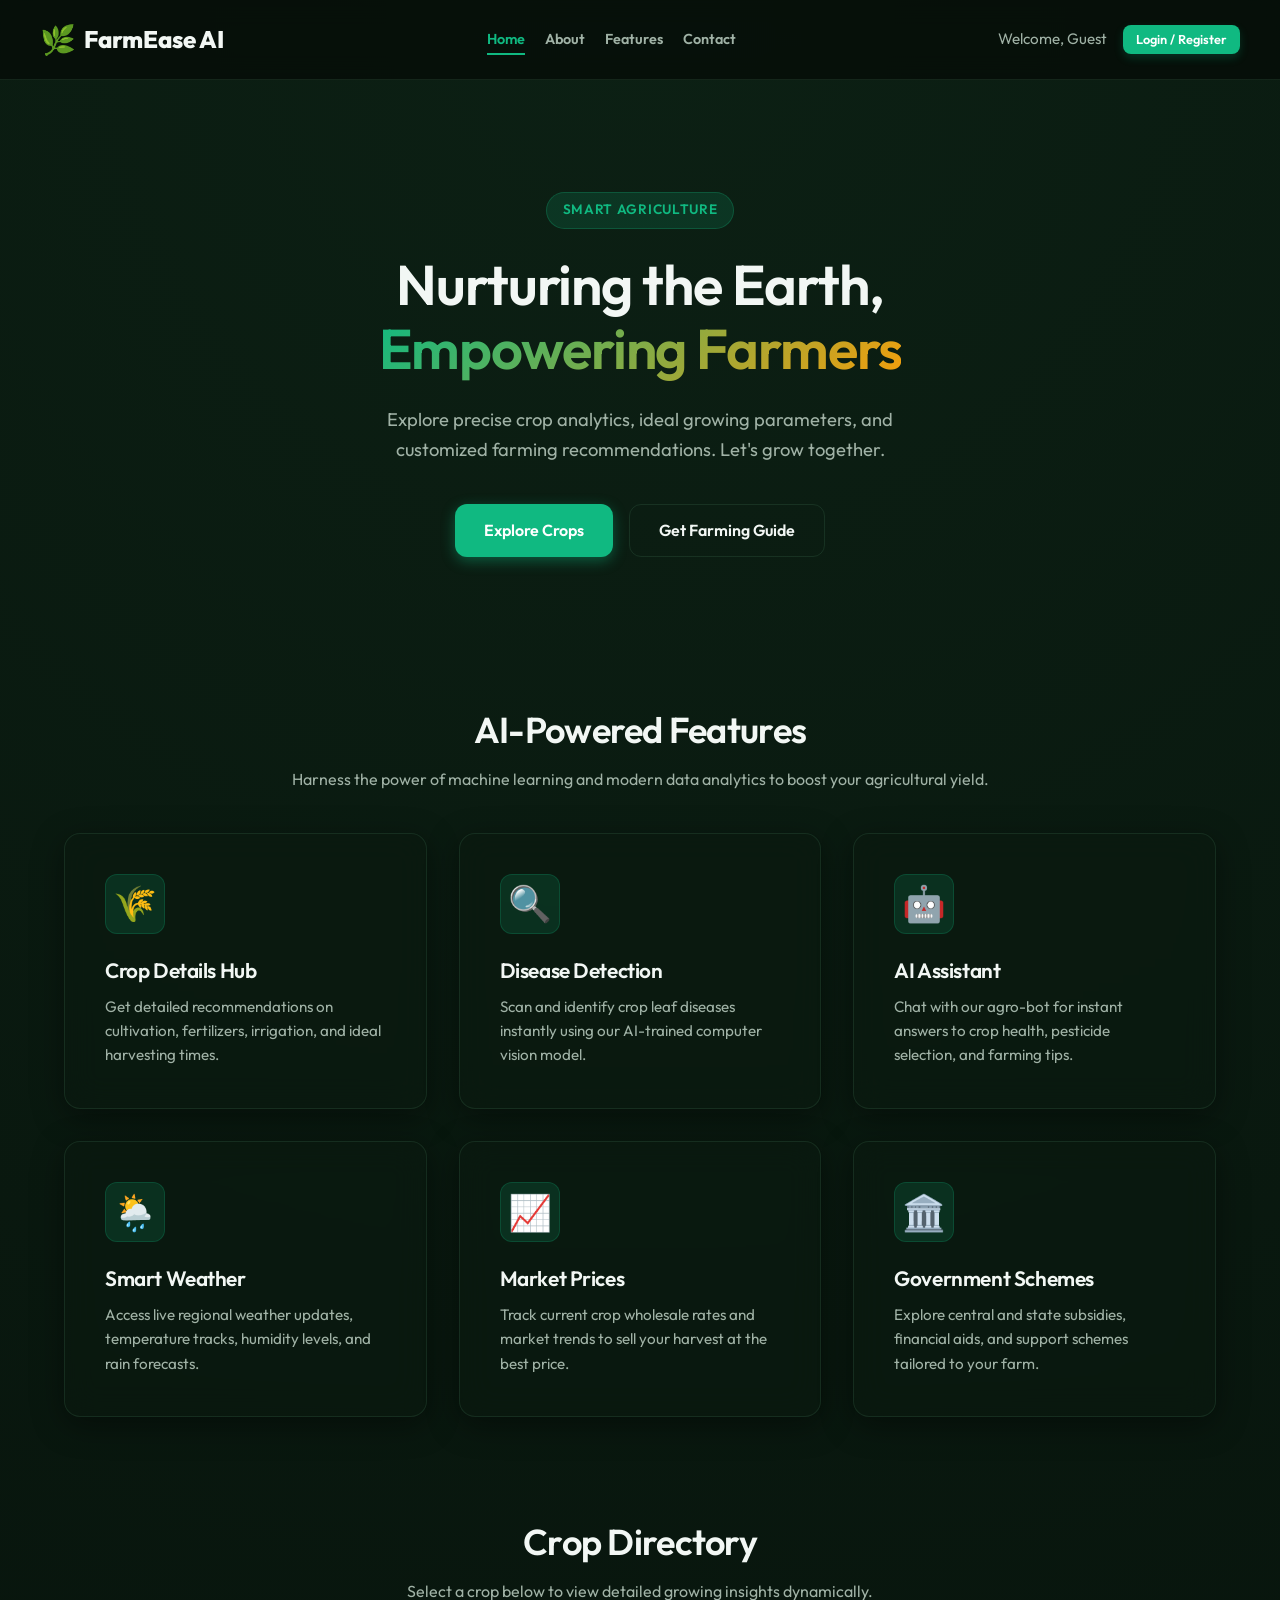
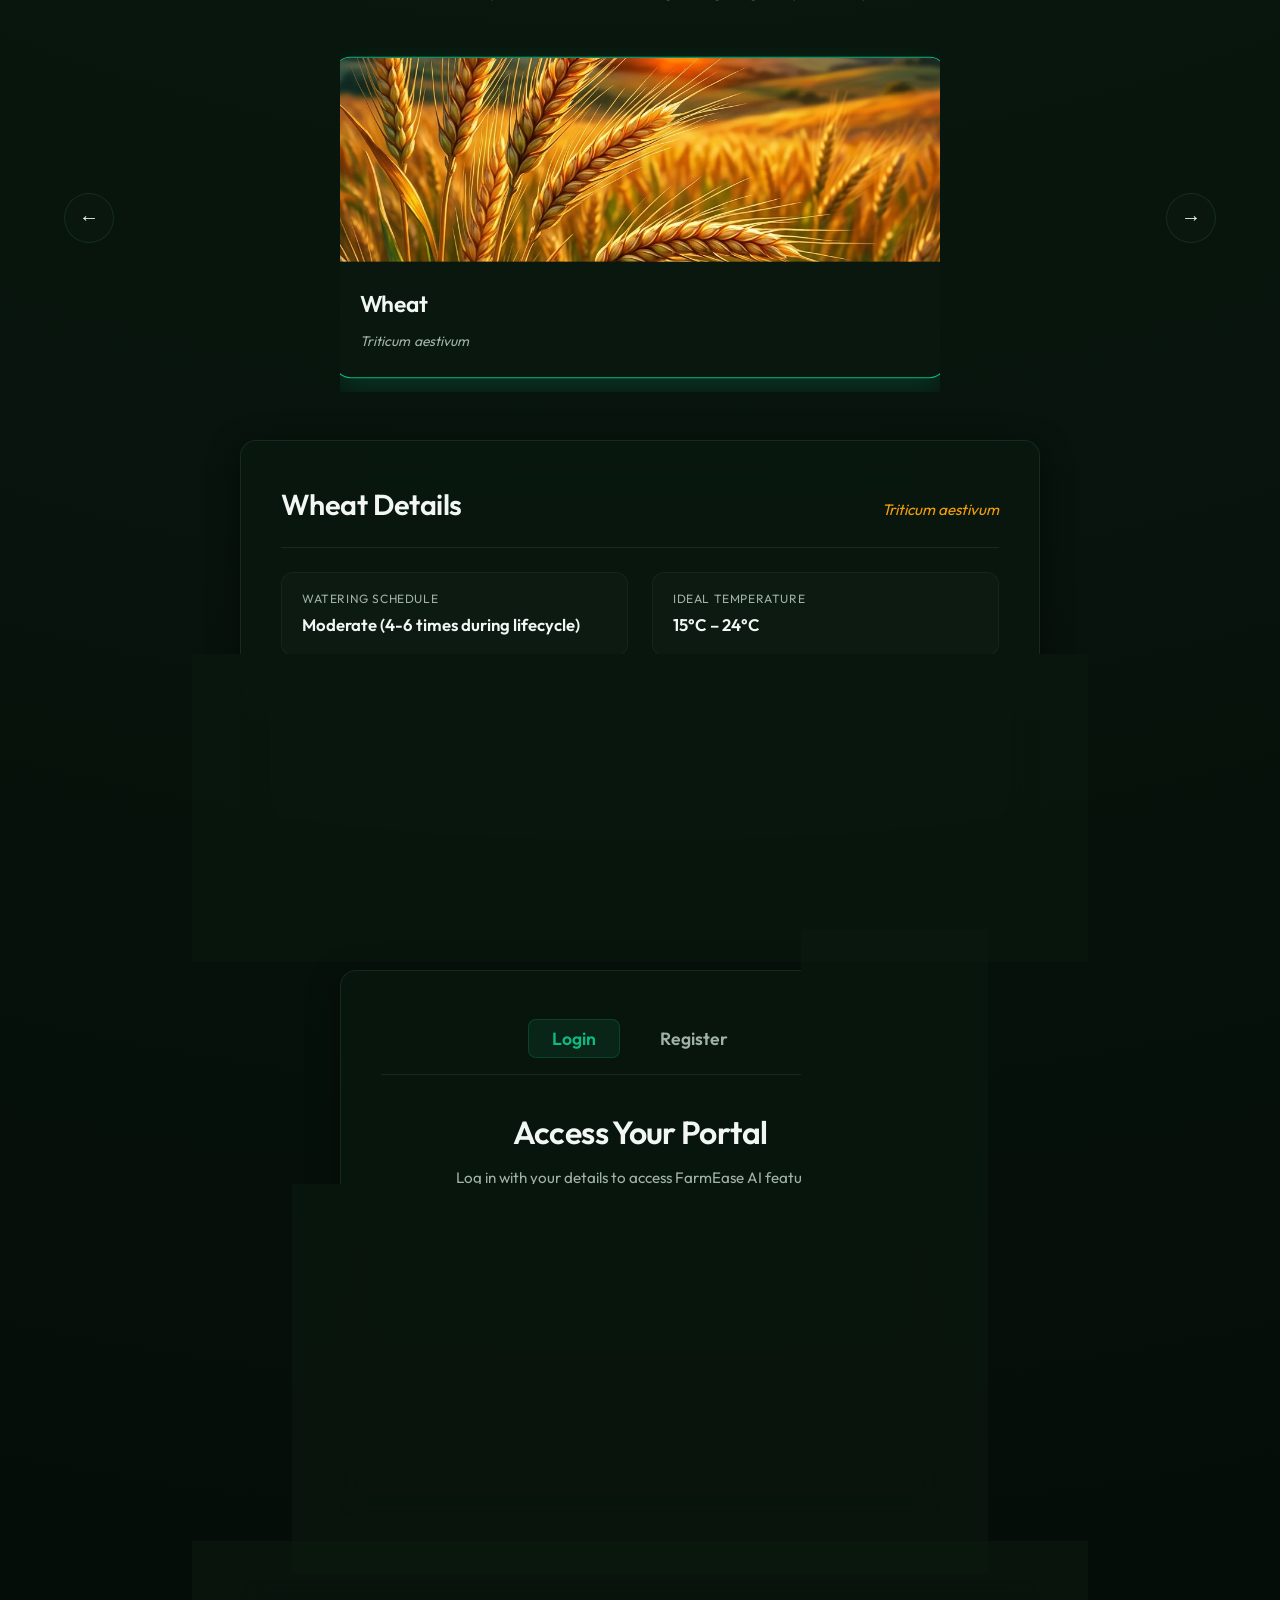
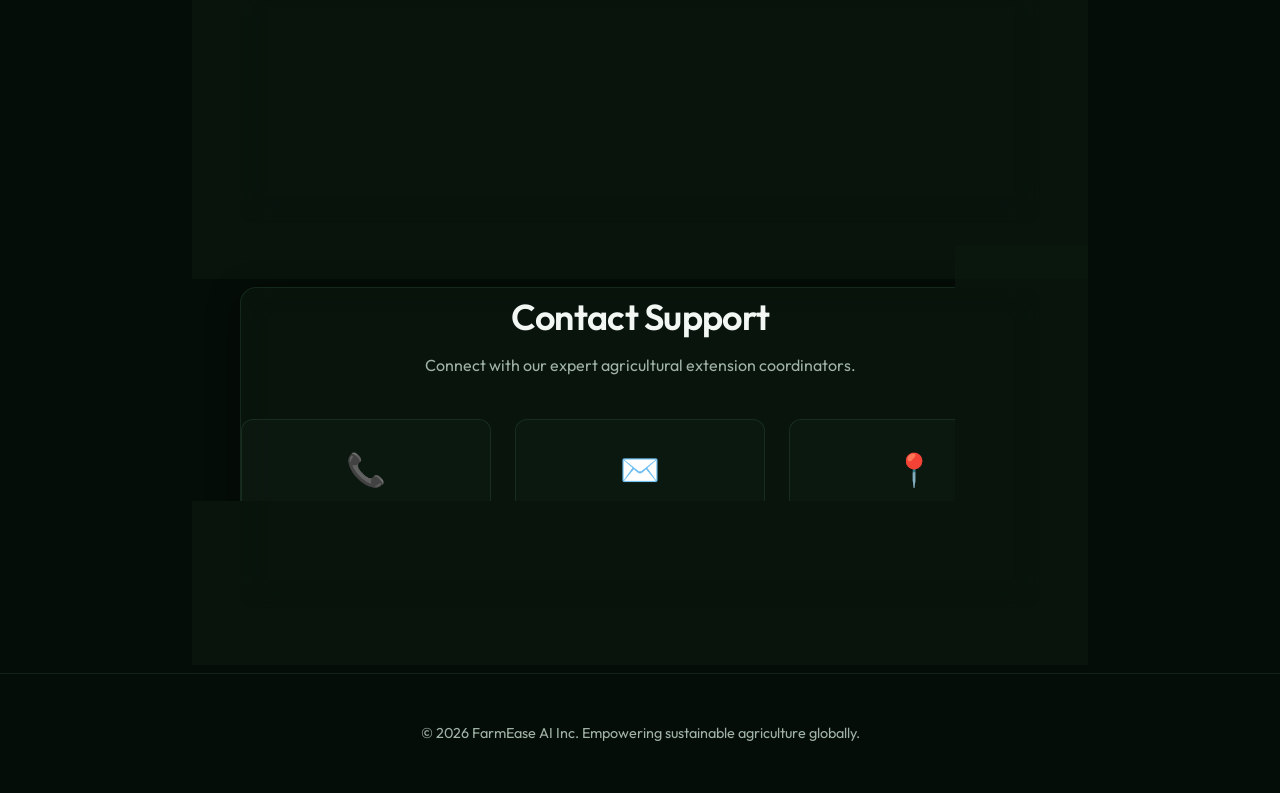
==== index.html @ de57e43d "Fix login button and implement cookie authorization" ====
<!DOCTYPE html>
<html lang="en">
<head>
  <meta charset="UTF-8">
  <meta name="viewport" content="width=device-width, initial-scale=1.0">
  <title>FarmEase AI - Premium Crop Details & Farming Portal</title>
  <meta name="description" content="Discover detailed guides, ideal growing conditions, and professional farming support at FarmEase AI.">
  <link rel="stylesheet" href="styles.css">
  <!-- Google Fonts -->
  <link rel="preconnect" href="https://fonts.googleapis.com">
  <link rel="preconnect" href="https://fonts.gstatic.com" crossorigin>
  <link href="https://fonts.googleapis.com/css2?family=Outfit:wght@300;400;600;800&display=swap" rel="stylesheet">
</head>
<body>

  <!-- Top Glassmorphic Navigation -->
  <header class="app-header">
    <div class="header-container">
      <div class="logo">
        <span class="logo-icon">🌿</span> FarmEase AI
      </div>
      <nav class="nav-links">
        <a href="#hero" class="nav-item active" id="nav-home">Home</a>
        <a href="#about" class="nav-item" id="nav-about">About</a>
        <a href="#features" class="nav-item" id="nav-features">Features</a>
        <a href="#contact" class="nav-item" id="nav-contact">Contact</a>
        <a href="#dashboard" class="nav-item advanced-link" id="nav-dashboard">Dashboard</a>
      </nav>
      <div class="user-greeting-panel">
        <span id="user-greeting" class="user-greeting">Loading...</span>
        <button id="btn-login-register" class="btn-primary-sm" style="display: none;">Login / Register</button>
        <button id="btn-reset-session" class="btn-secondary-sm" style="display: none;" title="Logout account">Logout</button>
      </div>
    </div>
  </header>

  <main>
    <!-- Landing / Public View -->
    <div id="landing-view">
      <!-- Hero Section -->
      <section id="hero" class="hero-section">
        <div class="hero-content">
          <span class="badge">Smart Agriculture</span>
          <h1>Nurturing the Earth, <br><span class="highlight-text">Empowering Farmers</span></h1>
          <p>Explore precise crop analytics, ideal growing parameters, and customized farming recommendations. Let's grow together.</p>
          <div class="hero-actions">
            <a href="#crop-directory" class="btn-primary">Explore Crops</a>
            <a href="#registration-section" class="btn-secondary">Get Farming Guide</a>
          </div>
        </div>
      </section>

      <!-- AI Features Section -->
      <section id="features" class="features-section">
        <div class="section-header">
          <h2>AI-Powered Features</h2>
          <p>Harness the power of machine learning and modern data analytics to boost your agricultural yield.</p>
        </div>

        <div class="features-grid">
          <div class="feature-card glass-card">
            <div class="feature-icon">🌾</div>
            <h3>Crop Details Hub</h3>
            <p>Get detailed recommendations on cultivation, fertilizers, irrigation, and ideal harvesting times.</p>
          </div>

          <div class="feature-card glass-card">
            <div class="feature-icon">🔍</div>
            <h3>Disease Detection</h3>
            <p>Scan and identify crop leaf diseases instantly using our AI-trained computer vision model.</p>
          </div>

          <div class="feature-card glass-card">
            <div class="feature-icon">🤖</div>
            <h3>AI Assistant</h3>
            <p>Chat with our agro-bot for instant answers to crop health, pesticide selection, and farming tips.</p>
          </div>

          <div class="feature-card glass-card">
            <div class="feature-icon">🌦️</div>
            <h3>Smart Weather</h3>
            <p>Access live regional weather updates, temperature tracks, humidity levels, and rain forecasts.</p>
          </div>

          <div class="feature-card glass-card">
            <div class="feature-icon">📈</div>
            <h3>Market Prices</h3>
            <p>Track current crop wholesale rates and market trends to sell your harvest at the best price.</p>
          </div>

          <div class="feature-card glass-card">
            <div class="feature-icon">🏛️</div>
            <h3>Government Schemes</h3>
            <p>Explore central and state subsidies, financial aids, and support schemes tailored to your farm.</p>
          </div>
        </div>
      </section>

      <!-- Crop Slider Section -->
      <section id="crop-directory" class="slider-section">
        <div class="section-header">
          <h2>Crop Directory</h2>
          <p>Select a crop below to view detailed growing insights dynamically.</p>
        </div>

        <div class="slider-container">
          <button id="btn-prev" class="slider-nav-btn" aria-label="Previous crop">←</button>
          
          <div class="slider-wrapper">
            <div id="crop-slider" class="crop-slider">
              <!-- Crop Card 1: Wheat -->
              <div class="crop-card active" data-crop="wheat" id="card-wheat">
                <div class="card-image-wrapper">
                  <img src="images/wheat.png" alt="Golden Wheat Field">
                </div>
                <div class="card-info">
                  <h3>Wheat</h3>
                  <span class="crop-family">Triticum aestivum</span>
                </div>
              </div>

              <!-- Crop Card 2: Rice -->
              <div class="crop-card" data-crop="rice" id="card-rice">
                <div class="card-image-wrapper">
                  <img src="images/rice.png" alt="Lush Rice Paddies">
                </div>
                <div class="card-info">
                  <h3>Rice</h3>
                  <span class="crop-family">Oryza sativa</span>
                </div>
              </div>

              <!-- Crop Card 3: Maize -->
              <div class="crop-card" data-crop="maize" id="card-maize">
                <div class="card-image-wrapper">
                  <img src="images/maize.png" alt="Healthy Corn Stalk">
                </div>
                <div class="card-info">
                  <h3>Maize</h3>
                  <span class="crop-family">Zea mays</span>
                </div>
              </div>
            </div>
          </div>

          <button id="btn-next" class="slider-nav-btn" aria-label="Next crop">→</button>
        </div>
      </section>

      <!-- Dynamic Crop Details Panel -->
      <section id="crop-details-panel" class="details-section">
        <div class="details-container glass-card">
          <div class="details-header">
            <h3 id="detail-title">Wheat Details</h3>
            <span id="detail-subtitle" class="family-tag">Triticum aestivum</span>
          </div>
          
          <div class="details-grid">
            <div class="detail-item">
              <span class="detail-label">Watering Schedule</span>
              <span id="detail-water" class="detail-value">Moderate (4-6 times during lifecycle)</span>
            </div>
            <div class="detail-item">
              <span class="detail-label">Ideal Temperature</span>
              <span id="detail-temp" class="detail-value">15°C – 24°C</span>
            </div>
            <div class="detail-item">
              <span class="detail-label">Soil Type</span>
              <span id="detail-soil" class="detail-value">Well-drained Loamy Soil</span>
            </div>
            <div class="detail-item">
              <span class="detail-label">Harvesting Time</span>
              <span id="detail-harvest" class="detail-value">110 – 140 days after sowing</span>
            </div>
          </div>

          <div class="details-body">
            <p id="detail-description">Wheat is a major global cereal grain. It requires cool weather during the early growth stage followed by warm, sunny conditions for ripening. It is highly sensitive to waterlogging, making loamy soil with good drainage essential.</p>
          </div>
        </div>
      </section>

      <!-- Inquiry / Registration Form Section -->
      <section id="registration-section" class="registration-section">
        <div class="registration-container glass-card">
          
          <!-- Form Switch Tabs -->
          <div class="form-tabs">
            <button id="tab-login" class="form-tab active">Login</button>
            <button id="tab-register" class="form-tab">Register</button>
          </div>

          <!-- Login Form -->
          <form id="login-form" novalidate>
            <div class="form-header">
              <h2>Access Your Portal</h2>
              <p>Log in with your details to access FarmEase AI features.</p>
            </div>

            <div class="form-group">
              <label for="login-name">Full Name</label>
              <input type="text" id="login-name" placeholder="Enter your full name" class="form-input">
              <span id="err-login-name" class="error-msg"></span>
            </div>

            <div class="form-group">
              <label for="login-email">Email Address</label>
              <input type="email" id="login-email" placeholder="example@agro.com" class="form-input">
              <span id="err-login-email" class="error-msg"></span>
            </div>

            <button type="submit" id="btn-login-submit" class="btn-primary btn-block">Log In</button>
          </form>

          <!-- Register Form -->
          <form id="farming-form" class="hidden-form" novalidate>
            <div class="form-header">
              <h2>Create An Account</h2>
              <p>Register to receive customized weather updates and harvest guides.</p>
            </div>

            <!-- Read-only Registration ID generated randomly -->
            <div class="form-group">
              <label for="reg-id">Your Assigned Registration Code</label>
              <input type="text" id="reg-id" class="form-input readonly-input" readonly>
              <small class="form-hint">Generated automatically for your safety.</small>
            </div>

            <div class="form-group">
              <label for="reg-name">Full Name</label>
              <input type="text" id="reg-name" placeholder="Enter your full name" class="form-input">
              <span id="err-name" class="error-msg"></span>
            </div>

            <div class="form-group">
              <label for="reg-email">Email Address</label>
              <input type="email" id="reg-email" placeholder="example@agro.com" class="form-input">
              <span id="err-email" class="error-msg"></span>
            </div>

            <div class="form-group">
              <label for="reg-phone">Phone Number (10 digits)</label>
              <input type="tel" id="reg-phone" placeholder="9876543210" class="form-input">
              <span id="err-phone" class="error-msg"></span>
            </div>

            <div class="form-group">
              <label for="reg-crop">Preferred Crop for Advice</label>
              <input type="text" id="reg-crop" placeholder="e.g. Wheat, Potato, Cotton, Carrot" class="form-input">
              <span id="err-crop" class="error-msg"></span>
            </div>

            <div class="form-group checkbox-group">
              <label class="checkbox-container">
                <input type="checkbox" id="reg-agree">
                <span class="checkmark"></span>
                I agree to the organic farming guidelines and privacy terms.
              </label>
              <span id="err-agree" class="error-msg block-error"></span>
            </div>

            <button type="submit" id="btn-submit" class="btn-primary btn-block">Register and Download</button>
          </form>
        </div>
      </section>

      <!-- About Section -->
      <section id="about" class="about-section">
        <div class="about-container glass-card">
          <div class="section-header">
            <h2>About FarmEase AI</h2>
            <p>Empowering sustainable agriculture globally through smart AI assistance.</p>
          </div>
          <div class="about-body text-center">
            <p>FarmEase AI is a comprehensive agronomy platform designed to help modern growers. We integrate state-of-the-art computer vision models, local weather tracking, chatbot assistance, and mandi market intelligence to provide actionable, real-time advice for farmers, helping them make optimal decisions, maximize yields, and protect crops from infections.</p>
          </div>
        </div>
      </section>

      <!-- Contact Section -->
      <section id="contact" class="contact-section">
        <div class="contact-container glass-card">
          <div class="section-header">
            <h2>Contact Support</h2>
            <p>Connect with our expert agricultural extension coordinators.</p>
          </div>
          <div class="contact-grid">
            <div class="contact-method">
              <span class="contact-icon">📞</span>
              <strong>Phone Line</strong>
              <p>+1 (800) 555-FARM</p>
            </div>
            <div class="contact-method">
              <span class="contact-icon">✉️</span>
              <strong>Support Email</strong>
              <p>support@farmease.ai</p>
            </div>
            <div class="contact-method">
              <span class="contact-icon">📍</span>
              <strong>Coordinates</strong>
              <p>Green Valley Agricultural Tech Park, Suite 402</p>
            </div>
          </div>
        </div>
      </section>
    </div>

    <!-- Farmer Dashboard View (Logged In Only) -->
    <div id="dashboard-view" class="dashboard-view hidden-view">
      
      <!-- Dashboard Sidebar -->
      <aside class="dashboard-sidebar">
        <div class="sidebar-header">
          <div class="sidebar-avatar">👨‍🌾</div>
          <h4 id="side-username">Farmer Name</h4>
        </div>
        <nav class="sidebar-menu">
          <button class="menu-item active" data-panel="panel-overview">👤 My Profile</button>
          <button class="menu-item logout-btn" id="btn-side-logout">🚪 Logout Account</button>
        </nav>
      </aside>

      <!-- Dashboard Main Content Area -->
      <div class="dashboard-content">
        
        <!-- Panel 1: Profile Overview -->
        <div id="panel-overview" class="dashboard-panel active">
          <div class="registration-container glass-card">
            <div class="profile-card">
              <div class="profile-header">
                <div class="profile-avatar">👨‍🌾</div>
                <div class="profile-meta">
                  <h3 id="profile-display-name">Farmer Name</h3>
                  <span class="profile-badge">Verified Member</span>
                </div>
              </div>
              
              <div class="profile-details-grid">
                <div class="profile-detail-item">
                  <span class="p-label">Registration Code</span>
                  <strong id="profile-display-id" class="p-value">REG-123456</strong>
                </div>
                <div class="profile-detail-item">
                  <span class="p-label">Preferred Crop</span>
                  <strong id="profile-display-crop" class="p-value">Wheat</strong>
                </div>
                <div class="profile-detail-item">
                  <span class="p-label">Portal Status</span>
                  <strong class="p-value status-active">Active</strong>
                </div>
                <div class="profile-detail-item">
                  <span class="p-label">Farming Tier</span>
                  <strong class="p-value">Premium Member</strong>
                </div>
              </div>

              <div class="profile-actions">
                <button class="btn-primary" id="btn-download-guide">📥 Sowing Guide PDF</button>
                <button class="btn-secondary" id="btn-profile-logout">Logout Account</button>
              </div>
            </div>
          </div>
        </div>

      </div>
    </div>
  </main>

  <footer class="app-footer" id="app-footer">
    <p>&copy; 2026 FarmEase AI Inc. Empowering sustainable agriculture globally.</p>
  </footer>

  <script src="script.js"></script>
</body>
</html>
---- styles.css ----
/* Modern Dark Organic Design System */
:root {
  --bg-primary: #050d08;
  --bg-secondary: #0a1910;
  --bg-glass: rgba(10, 25, 16, 0.6);
  --border-glass: rgba(142, 230, 175, 0.1);
  --border-focus: #22c55e;
  
  --text-primary: #f2f7f4;
  --text-secondary: #a0b2a6;
  --primary: #10b981;
  --primary-hover: #059669;
  --accent: #f59e0b;
  --error: #ef4444;
  
  --font-sans: 'Outfit', sans-serif;
  --font-serif: 'Playfair Display', serif;
  --transition: all 0.3s cubic-bezier(0.4, 0, 0.2, 1);
  --border-radius: 16px;
}

/* Reset and Base Styles */
* {
  box-sizing: border-box;
  margin: 0;
  padding: 0;
}

html {
  scroll-behavior: smooth;
}

body {
  background: radial-gradient(circle at 50% 0%, #0c2014, var(--bg-primary) 80%);
  color: var(--text-primary);
  font-family: var(--font-sans);
  min-height: 100vh;
  line-height: 1.6;
  padding-top: 80px; /* space for header */
}

/* Scrollbar Customization */
::-webkit-scrollbar {
  width: 8px;
}
::-webkit-scrollbar-track {
  background: var(--bg-primary);
}
::-webkit-scrollbar-thumb {
  background: #1e3f2c;
  border-radius: 4px;
}
::-webkit-scrollbar-thumb:hover {
  background: var(--primary);
}

/* Typography Utilities */
h1, h2, h3 {
  font-family: var(--font-sans);
  font-weight: 600;
  letter-spacing: -0.02em;
}

/* Glassmorphic Components */
.glass-card {
  background: var(--bg-glass);
  backdrop-filter: blur(16px);
  -webkit-backdrop-filter: blur(16px);
  border: 1px solid var(--border-glass);
  border-radius: var(--border-radius);
  box-shadow: 0 8px 32px 0 rgba(0, 0, 0, 0.4);
}

/* Navigation Header */
.app-header {
  position: fixed;
  top: 0;
  left: 0;
  width: 100%;
  height: 80px;
  background: rgba(5, 13, 8, 0.8);
  backdrop-filter: blur(12px);
  -webkit-backdrop-filter: blur(12px);
  border-bottom: 1px solid var(--border-glass);
  z-index: 100;
  display: flex;
  align-items: center;
}

.header-container {
  width: 95%;
  max-width: 1200px;
  margin: 0 auto;
  display: flex;
  justify-content: space-between;
  align-items: center;
  gap: 1.5rem;
}

.logo {
  font-size: 1.5rem;
  font-weight: 800;
  color: var(--text-primary);
  display: flex;
  align-items: center;
  gap: 0.5rem;
  flex-shrink: 0;
}

.logo-icon {
  font-size: 1.8rem;
}

.nav-links {
  display: flex;
  gap: 1.25rem;
  align-items: center;
  overflow-x: auto;
  white-space: nowrap;
  scrollbar-width: none;
  -ms-overflow-style: none;
  padding: 0.5rem 0;
}

.nav-links::-webkit-scrollbar {
  display: none;
}

.nav-item {
  color: var(--text-secondary);
  text-decoration: none;
  font-size: 0.9rem;
  font-weight: 600;
  transition: var(--transition);
  position: relative;
  padding: 0.25rem 0;
}

.nav-item:hover, .nav-item.active {
  color: var(--primary);
}

.nav-item::after {
  content: '';
  position: absolute;
  bottom: 0;
  left: 0;
  width: 0;
  height: 2px;
  background-color: var(--primary);
  transition: var(--transition);
}

.nav-item:hover::after, .nav-item.active::after {
  width: 100%;
}

.nav-item.advanced-link {
  display: none;
}

.user-greeting-panel {
  display: flex;
  align-items: center;
  gap: 1rem;
  flex-shrink: 0;
}

.user-greeting {
  font-size: 0.95rem;
  color: var(--text-secondary);
  font-weight: 400;
}

/* Buttons */
.btn-primary, .btn-secondary, .btn-secondary-sm, .btn-primary-sm {
  font-family: var(--font-sans);
  font-weight: 600;
  text-decoration: none;
  cursor: pointer;
  border-radius: 12px;
  transition: var(--transition);
  display: inline-flex;
  align-items: center;
  justify-content: center;
}

.btn-primary {
  background: var(--primary);
  color: #ffffff;
  border: none;
  padding: 0.8rem 1.8rem;
  box-shadow: 0 4px 14px rgba(16, 185, 129, 0.4);
}

.btn-primary:hover {
  background: var(--primary-hover);
  transform: translateY(-2px);
  box-shadow: 0 6px 20px rgba(16, 185, 129, 0.6);
}

.btn-primary-sm {
  background: var(--primary);
  color: #ffffff;
  border: none;
  padding: 0.4rem 0.8rem;
  font-size: 0.8rem;
  border-radius: 8px;
  box-shadow: 0 4px 10px rgba(16, 185, 129, 0.2);
}

.btn-primary-sm:hover {
  background: var(--primary-hover);
  transform: translateY(-1px);
}

.btn-secondary {
  background: transparent;
  color: var(--text-primary);
  border: 1px solid var(--border-glass);
  padding: 0.8rem 1.8rem;
}

.btn-secondary:hover {
  background: rgba(255, 255, 255, 0.05);
  border-color: var(--text-secondary);
  transform: translateY(-2px);
}

.btn-secondary-sm {
  background: rgba(239, 68, 68, 0.1);
  color: #fca5a5;
  border: 1px solid rgba(239, 68, 68, 0.2);
  padding: 0.4rem 0.8rem;
  font-size: 0.8rem;
  border-radius: 8px;
}

.btn-secondary-sm:hover {
  background: rgba(239, 68, 68, 0.25);
  border-color: #ef4444;
}

.btn-block {
  display: width;
  width: 100%;
}

/* Hero Section */
.hero-section {
  width: 90%;
  max-width: 1200px;
  margin: 4rem auto 2rem auto;
  text-align: center;
  padding: 3rem 1rem;
}

.badge {
  background: rgba(16, 185, 129, 0.15);
  color: var(--primary);
  padding: 0.4rem 1rem;
  border-radius: 50px;
  font-size: 0.85rem;
  font-weight: 600;
  letter-spacing: 0.05em;
  text-transform: uppercase;
  border: 1px solid rgba(16, 185, 129, 0.25);
  display: inline-block;
  margin-bottom: 1.5rem;
}

.hero-section h1 {
  font-size: 3.5rem;
  line-height: 1.15;
  margin-bottom: 1.5rem;
}

.highlight-text {
  color: transparent;
  background: linear-gradient(135deg, var(--primary), var(--accent));
  background-clip: text;
  -webkit-background-clip: text;
}

.hero-section p {
  font-size: 1.15rem;
  color: var(--text-secondary);
  max-width: 600px;
  margin: 0 auto 2.5rem auto;
}

.hero-actions {
  display: flex;
  justify-content: center;
  gap: 1rem;
}

/* Features Section */
.features-section {
  width: 90%;
  max-width: 1200px;
  margin: 6rem auto;
}

.features-grid {
  display: grid;
  grid-template-columns: 1fr;
  gap: 2rem;
  margin-top: 2.5rem;
}

@media (min-width: 576px) {
  .features-grid {
    grid-template-columns: repeat(2, 1fr);
  }
}

@media (min-width: 992px) {
  .features-grid {
    grid-template-columns: repeat(3, 1fr);
  }
}

.feature-card {
  padding: 2.5rem;
  text-align: left;
  transition: var(--transition);
}

.feature-card:hover {
  transform: translateY(-8px);
  border-color: var(--primary);
  box-shadow: 0 12px 30px rgba(16, 185, 129, 0.15);
  background: rgba(16, 185, 129, 0.05);
}

.feature-icon {
  font-size: 2.2rem;
  margin-bottom: 1.25rem;
  background: rgba(16, 185, 129, 0.15);
  width: 60px;
  height: 60px;
  display: flex;
  align-items: center;
  justify-content: center;
  border-radius: 12px;
  border: 1px solid rgba(16, 185, 129, 0.2);
}

.feature-card h3 {
  font-size: 1.3rem;
  margin-bottom: 0.5rem;
  color: var(--text-primary);
}

.feature-card p {
  font-size: 0.95rem;
  color: var(--text-secondary);
}

/* Slider Section */
.slider-section {
  width: 90%;
  max-width: 1200px;
  margin: 3rem auto;
}

.section-header {
  text-align: center;
  margin-bottom: 2.5rem;
}

.section-header h2 {
  font-size: 2.25rem;
  margin-bottom: 0.5rem;
}

.section-header p {
  color: var(--text-secondary);
}

.slider-container {
  display: flex;
  align-items: center;
  gap: 1.5rem;
  position: relative;
}

.slider-wrapper {
  overflow: hidden;
  width: 100%;
  max-width: 600px;
  margin: 0 auto;
  padding: 1rem 0;
}

.crop-slider {
  display: flex;
  transition: transform 0.6s cubic-bezier(0.4, 0, 0.2, 1);
}

/* Crop Card styling */
.crop-card {
  flex: 0 0 100%;
  background: var(--bg-glass);
  border: 1px solid var(--border-glass);
  border-radius: var(--border-radius);
  overflow: hidden;
  cursor: pointer;
  transition: var(--transition);
  opacity: 0.4;
  transform: scale(0.95);
}

.crop-card:hover {
  transform: translateY(-5px) scale(0.98);
  border-color: rgba(16, 185, 129, 0.3);
  opacity: 0.85;
}

.crop-card.active {
  opacity: 1;
  transform: scale(1.02);
  border-color: var(--primary);
  box-shadow: 0 12px 30px rgba(16, 185, 129, 0.2);
}

.card-image-wrapper {
  position: relative;
  width: 100%;
  height: 200px;
  overflow: hidden;
}

.card-image-wrapper img {
  width: 100%;
  height: 100%;
  object-fit: cover;
  transition: var(--transition);
}

.crop-card:hover .card-image-wrapper img {
  transform: scale(1.08);
}

.card-info {
  padding: 1.5rem;
}

.card-info h3 {
  font-size: 1.4rem;
  margin-bottom: 0.25rem;
  color: var(--text-primary);
}

.crop-family {
  font-size: 0.85rem;
  font-style: italic;
  color: var(--text-secondary);
}

/* Slider Nav Buttons */
.slider-nav-btn {
  background: var(--bg-glass);
  border: 1px solid var(--border-glass);
  color: var(--text-primary);
  width: 50px;
  height: 50px;
  border-radius: 50%;
  font-size: 1.25rem;
  display: flex;
  align-items: center;
  justify-content: center;
  cursor: pointer;
  transition: var(--transition);
  z-index: 10;
  flex-shrink: 0;
}

.slider-nav-btn:hover {
  background: var(--primary);
  border-color: var(--primary);
  color: #fff;
  transform: scale(1.1);
  box-shadow: 0 4px 12px rgba(16, 185, 129, 0.3);
}

/* Details Section */
.details-section {
  width: 90%;
  max-width: 800px;
  margin: 1rem auto 4rem auto;
}

.details-container {
  padding: 2.5rem;
}

.details-header {
  border-bottom: 1px solid var(--border-glass);
  padding-bottom: 1.25rem;
  margin-bottom: 1.5rem;
  display: flex;
  justify-content: space-between;
  align-items: baseline;
}

.details-header h3 {
  font-size: 1.8rem;
  color: var(--text-primary);
}

.family-tag {
  font-size: 0.95rem;
  font-style: italic;
  color: var(--accent);
}

.details-grid {
  display: grid;
  grid-template-columns: 1fr;
  gap: 1.5rem;
  margin-bottom: 1.5rem;
}

@media (min-width: 576px) {
  .details-grid {
    grid-template-columns: 1fr 1fr;
  }
}

.detail-item {
  background: rgba(255, 255, 255, 0.02);
  border: 1px solid rgba(255, 255, 255, 0.04);
  padding: 1rem 1.25rem;
  border-radius: 12px;
}

.detail-label {
  display: block;
  font-size: 0.75rem;
  text-transform: uppercase;
  color: var(--text-secondary);
  letter-spacing: 0.05em;
  margin-bottom: 0.25rem;
}

.detail-value {
  font-size: 1.05rem;
  font-weight: 600;
  color: var(--text-primary);
}

.details-body p {
  color: var(--text-secondary);
  font-size: 1rem;
}

/* Registration Form Section */
.registration-section {
  width: 90%;
  max-width: 600px;
  margin: 4rem auto;
}

.registration-container {
  padding: 3rem 2.5rem;
}

.form-tabs {
  display: flex;
  justify-content: center;
  gap: 1rem;
  margin-bottom: 2rem;
  border-bottom: 1px solid var(--border-glass);
  padding-bottom: 1rem;
}

.form-tab {
  background: transparent;
  border: none;
  color: var(--text-secondary);
  font-family: var(--font-sans);
  font-size: 1.1rem;
  font-weight: 600;
  cursor: pointer;
  padding: 0.5rem 1.5rem;
  border-radius: 8px;
  transition: var(--transition);
}

.form-tab:hover {
  color: var(--text-primary);
  background: rgba(255, 255, 255, 0.03);
}

.form-tab.active {
  color: var(--primary);
  background: rgba(16, 185, 129, 0.1);
  box-shadow: inset 0 0 0 1px rgba(16, 185, 129, 0.2);
}

.hidden-form {
  display: none !important;
}

.form-header {
  text-align: center;
  margin-bottom: 2rem;
}

.form-header h2 {
  font-size: 2rem;
  margin-bottom: 0.5rem;
}

.form-header p {
  color: var(--text-secondary);
  font-size: 0.95rem;
}

.form-group {
  margin-bottom: 1.5rem;
  position: relative;
}

.form-group label {
  display: block;
  font-size: 0.9rem;
  font-weight: 600;
  margin-bottom: 0.5rem;
  color: var(--text-primary);
}

.form-input {
  width: 100%;
  background: rgba(5, 13, 8, 0.5);
  border: 1px solid var(--border-glass);
  border-radius: 10px;
  padding: 0.8rem 1rem;
  font-family: var(--font-sans);
  font-size: 1rem;
  color: var(--text-primary);
  transition: var(--transition);
}

.form-input:focus {
  outline: none;
  border-color: var(--border-focus);
  box-shadow: 0 0 0 3px rgba(34, 197, 94, 0.15);
  background: rgba(5, 13, 8, 0.8);
}

.readonly-input {
  background: rgba(255, 255, 255, 0.04);
  color: var(--accent);
  border-style: dashed;
  cursor: not-allowed;
  font-weight: 600;
}

.form-hint {
  display: block;
  font-size: 0.75rem;
  color: var(--text-secondary);
  margin-top: 0.25rem;
}

.error-msg {
  color: var(--error);
  font-size: 0.8rem;
  display: none;
  margin-top: 0.35rem;
}

/* Custom Checkbox */
.checkbox-group {
  margin: 1.75rem 0;
}

.checkbox-container {
  display: flex;
  align-items: flex-start;
  position: relative;
  padding-left: 2rem;
  cursor: pointer;
  font-size: 0.9rem;
  color: var(--text-secondary);
  user-select: none;
}

.checkbox-container input {
  position: absolute;
  opacity: 0;
  cursor: pointer;
  height: 0;
  width: 0;
}

.checkmark {
  position: absolute;
  top: 3px;
  left: 0;
  height: 18px;
  width: 18px;
  background-color: rgba(5, 13, 8, 0.5);
  border: 1px solid var(--border-glass);
  border-radius: 4px;
  transition: var(--transition);
}

.checkbox-container:hover input ~ .checkmark {
  border-color: var(--primary);
}

.checkbox-container input:checked ~ .checkmark {
  background-color: var(--primary);
  border-color: var(--primary);
}

.checkmark:after {
  content: "";
  position: absolute;
  display: none;
}

.checkbox-container input:checked ~ .checkmark:after {
  display: block;
}

.checkbox-container .checkmark:after {
  left: 5px;
  top: 2px;
  width: 5px;
  height: 9px;
  border: solid white;
  border-width: 0 2px 2px 0;
  transform: rotate(45deg);
}

.block-error {
  display: none;
  margin-left: 0;
}

/* Custom utility styles */
.text-center {
  text-align: center;
}

/* About Section */
.about-section, .disease-detection-section, .weather-section, .chatbot-section, .schemes-section, .prices-section, .contact-section {
  width: 90%;
  max-width: 800px;
  margin: 4rem auto;
}

.about-body p {
  font-size: 1.05rem;
  color: var(--text-secondary);
}

/* Disease Detection Section */
.scanner-box {
  background: rgba(255, 255, 255, 0.01);
  border: 1px dashed var(--border-glass);
  border-radius: var(--border-radius);
  padding: 3rem 2rem;
}

.scanner-upload-area {
  margin-bottom: 1.5rem;
}

.scanner-actions {
  margin-bottom: 1.5rem;
}

.scanner-output {
  background: rgba(5, 13, 8, 0.5);
  border: 1px solid var(--border-glass);
  border-radius: 8px;
  padding: 1rem;
  font-weight: 600;
}

.scan-result-placeholder {
  color: var(--text-secondary);
}

.scan-result-active {
  color: var(--primary);
}

.scan-result-warning {
  color: var(--accent);
}

/* Weather Widget */
.weather-grid {
  display: grid;
  grid-template-columns: repeat(3, 1fr);
  gap: 1.5rem;
  text-align: center;
}

@media (max-width: 576px) {
  .weather-grid {
    grid-template-columns: 1fr;
  }
}

.weather-item {
  background: rgba(255, 255, 255, 0.02);
  border: 1px solid var(--border-glass);
  border-radius: 12px;
  padding: 1.5rem 1rem;
  display: flex;
  flex-direction: column;
  align-items: center;
}

.weather-icon {
  font-size: 2.25rem;
  margin-bottom: 0.5rem;
}

.weather-label {
  font-size: 0.8rem;
  text-transform: uppercase;
  color: var(--text-secondary);
  margin-bottom: 0.25rem;
}

.weather-value {
  font-size: 1.25rem;
  font-weight: 800;
  color: var(--text-primary);
}

/* Chatbot Section */
.chat-window {
  height: 250px;
  overflow-y: auto;
  border: 1px solid var(--border-glass);
  border-radius: 12px;
  background: rgba(5, 13, 8, 0.5);
  padding: 1rem;
  margin-bottom: 1.5rem;
  display: flex;
  flex-direction: column;
  gap: 1rem;
}

.chat-bubble {
  max-width: 80%;
  padding: 0.75rem 1rem;
  border-radius: 12px;
  font-size: 0.95rem;
  line-height: 1.4;
}

.bot-msg {
  background: rgba(255, 255, 255, 0.05);
  color: var(--text-primary);
  align-self: flex-start;
  border-bottom-left-radius: 2px;
  border: 1px solid var(--border-glass);
}

.user-msg {
  background: var(--primary);
  color: #ffffff;
  align-self: flex-end;
  border-bottom-right-radius: 2px;
}

.chat-input-bar {
  display: flex;
  gap: 0.75rem;
}

.chat-input-bar input {
  flex-grow: 1;
  background: rgba(5, 13, 8, 0.5);
  border: 1px solid var(--border-glass);
  border-radius: 10px;
  padding: 0.8rem 1rem;
  color: var(--text-primary);
  font-family: var(--font-sans);
}

.chat-input-bar input:focus {
  outline: none;
  border-color: var(--border-focus);
}

/* Schemes Section */
.schemes-grid {
  display: grid;
  grid-template-columns: 1fr;
  gap: 1.5rem;
}

.scheme-card {
  background: rgba(255, 255, 255, 0.02);
  border: 1px solid var(--border-glass);
  border-radius: 12px;
  padding: 1.5rem;
  transition: var(--transition);
}

.scheme-card:hover {
  transform: translateX(5px);
  border-color: rgba(16, 185, 129, 0.2);
}

.scheme-card h4 {
  font-size: 1.1rem;
  color: var(--text-primary);
  margin-bottom: 0.5rem;
}

.scheme-card p {
  font-size: 0.95rem;
  color: var(--text-secondary);
}

/* Market Prices Section */
.table-responsive {
  overflow-x: auto;
}

.prices-table {
  width: 100%;
  border-collapse: collapse;
  text-align: left;
}

.prices-table th, .prices-table td {
  padding: 1rem;
  border-bottom: 1px solid var(--border-glass);
}

.prices-table th {
  font-size: 0.85rem;
  text-transform: uppercase;
  color: var(--text-secondary);
  font-weight: 600;
}

.prices-table td {
  color: var(--text-primary);
  font-size: 0.95rem;
}

.trend-up {
  color: #22c55e;
  font-weight: bold;
}

.trend-down {
  color: #ef4444;
  font-weight: bold;
}

/* Contact Section */
.contact-grid {
  display: grid;
  grid-template-columns: 1fr;
  gap: 1.5rem;
  text-align: center;
}

@media (min-width: 768px) {
  .contact-grid {
    grid-template-columns: repeat(3, 1fr);
  }
}

.contact-method {
  background: rgba(255, 255, 255, 0.02);
  border: 1px solid var(--border-glass);
  border-radius: 12px;
  padding: 1.5rem 1rem;
}

.contact-icon {
  font-size: 2rem;
  display: block;
  margin-bottom: 0.75rem;
}

.contact-method strong {
  display: block;
  margin-bottom: 0.25rem;
  color: var(--text-primary);
}

.contact-method p {
  font-size: 0.9rem;
  color: var(--text-secondary);
}

/* Advanced Sections hidden by default */
.advanced-section {
  display: none;
}

/* User Profile Card */
.profile-card {
  padding: 1rem 0.5rem;
}

.profile-header {
  display: flex;
  align-items: center;
  gap: 1.5rem;
  margin-bottom: 2rem;
  border-bottom: 1px solid var(--border-glass);
  padding-bottom: 1.5rem;
}

.profile-avatar {
  font-size: 3rem;
  background: rgba(16, 185, 129, 0.15);
  width: 80px;
  height: 80px;
  display: flex;
  align-items: center;
  justify-content: center;
  border-radius: 50%;
  border: 2px solid var(--primary);
  box-shadow: 0 0 15px rgba(16, 185, 129, 0.3);
}

.profile-meta h3 {
  font-size: 1.6rem;
  color: var(--text-primary);
  margin-bottom: 0.25rem;
  text-align: left;
}

.profile-badge {
  background: rgba(16, 185, 129, 0.15);
  color: var(--primary);
  font-size: 0.75rem;
  font-weight: 600;
  text-transform: uppercase;
  padding: 0.25rem 0.75rem;
  border-radius: 50px;
  border: 1px solid rgba(16, 185, 129, 0.3);
  display: inline-block;
}

.profile-details-grid {
  display: grid;
  grid-template-columns: 1fr 1fr;
  gap: 1.5rem;
  margin-bottom: 2.5rem;
}

.profile-detail-item {
  background: rgba(255, 255, 255, 0.02);
  border: 1px solid var(--border-glass);
  border-radius: 12px;
  padding: 1rem 1.25rem;
  text-align: left;
}

.p-label {
  display: block;
  font-size: 0.75rem;
  color: var(--text-secondary);
  text-transform: uppercase;
  margin-bottom: 0.25rem;
  letter-spacing: 0.05em;
}

.p-value {
  font-size: 1.1rem;
  color: var(--text-primary);
  font-weight: 600;
}

.status-active {
  color: var(--primary);
}

.profile-actions {
  display: flex;
  gap: 1rem;
  justify-content: flex-start;
}

@media (max-width: 576px) {
  .profile-details-grid {
    grid-template-columns: 1fr;
  }
  .profile-actions {
    flex-direction: column;
  }
}

/* Dashboard View Layout */
.dashboard-view {
  display: grid;
  grid-template-columns: 280px 1fr;
  min-height: calc(100vh - 80px);
  width: 100%;
}

@media (max-width: 768px) {
  .dashboard-view {
    grid-template-columns: 1fr;
  }
}

.dashboard-sidebar {
  background: var(--bg-secondary);
  border-right: 1px solid var(--border-glass);
  padding: 2rem 1.5rem;
  display: flex;
  flex-direction: column;
  gap: 2rem;
}

.sidebar-header {
  text-align: center;
  border-bottom: 1px solid var(--border-glass);
  padding-bottom: 1.5rem;
}

.sidebar-avatar {
  font-size: 2.5rem;
  background: rgba(16, 185, 129, 0.1);
  width: 60px;
  height: 60px;
  display: flex;
  align-items: center;
  justify-content: center;
  border-radius: 50%;
  margin: 0 auto 0.75rem auto;
  border: 1px solid var(--primary);
}

.sidebar-header h4 {
  font-size: 1.1rem;
  color: var(--text-primary);
  margin-top: 0.5rem;
}

.sidebar-menu {
  display: flex;
  flex-direction: column;
  gap: 0.5rem;
}

.sidebar-menu .menu-item {
  background: transparent;
  border: none;
  color: var(--text-secondary);
  font-family: var(--font-sans);
  font-size: 0.95rem;
  font-weight: 600;
  text-align: left;
  padding: 0.8rem 1.2rem;
  border-radius: 8px;
  cursor: pointer;
  transition: var(--transition);
  display: flex;
  align-items: center;
  gap: 0.75rem;
}

.sidebar-menu .menu-item:hover {
  background: rgba(255, 255, 255, 0.03);
  color: var(--text-primary);
}

.sidebar-menu .menu-item.active {
  background: rgba(16, 185, 129, 0.1);
  color: var(--primary);
}

.sidebar-menu .logout-btn {
  margin-top: 2rem;
  color: #f87171 !important;
}

.sidebar-menu .logout-btn:hover {
  background: rgba(239, 68, 68, 0.1) !important;
  color: #ef4444 !important;
}

.dashboard-content {
  padding: 3rem;
  overflow-y: auto;
  background: radial-gradient(circle at 50% 0%, #06150d, var(--bg-primary) 70%);
}

@media (max-width: 576px) {
  .dashboard-content {
    padding: 1.5rem;
  }
}

.dashboard-panel {
  display: none;
  animation: fadeIn 0.5s ease;
}

.dashboard-panel.active {
  display: block;
}

.hidden-view {
  display: none !important;
}

@keyframes fadeIn {
  from { opacity: 0; transform: translateY(10px); }
  to { opacity: 1; transform: translateY(0); }
}

/* Footer Section */
.app-footer {
  text-align: center;
  padding: 3rem 1rem;
  border-top: 1px solid var(--border-glass);
  color: var(--text-secondary);
  font-size: 0.9rem;
}
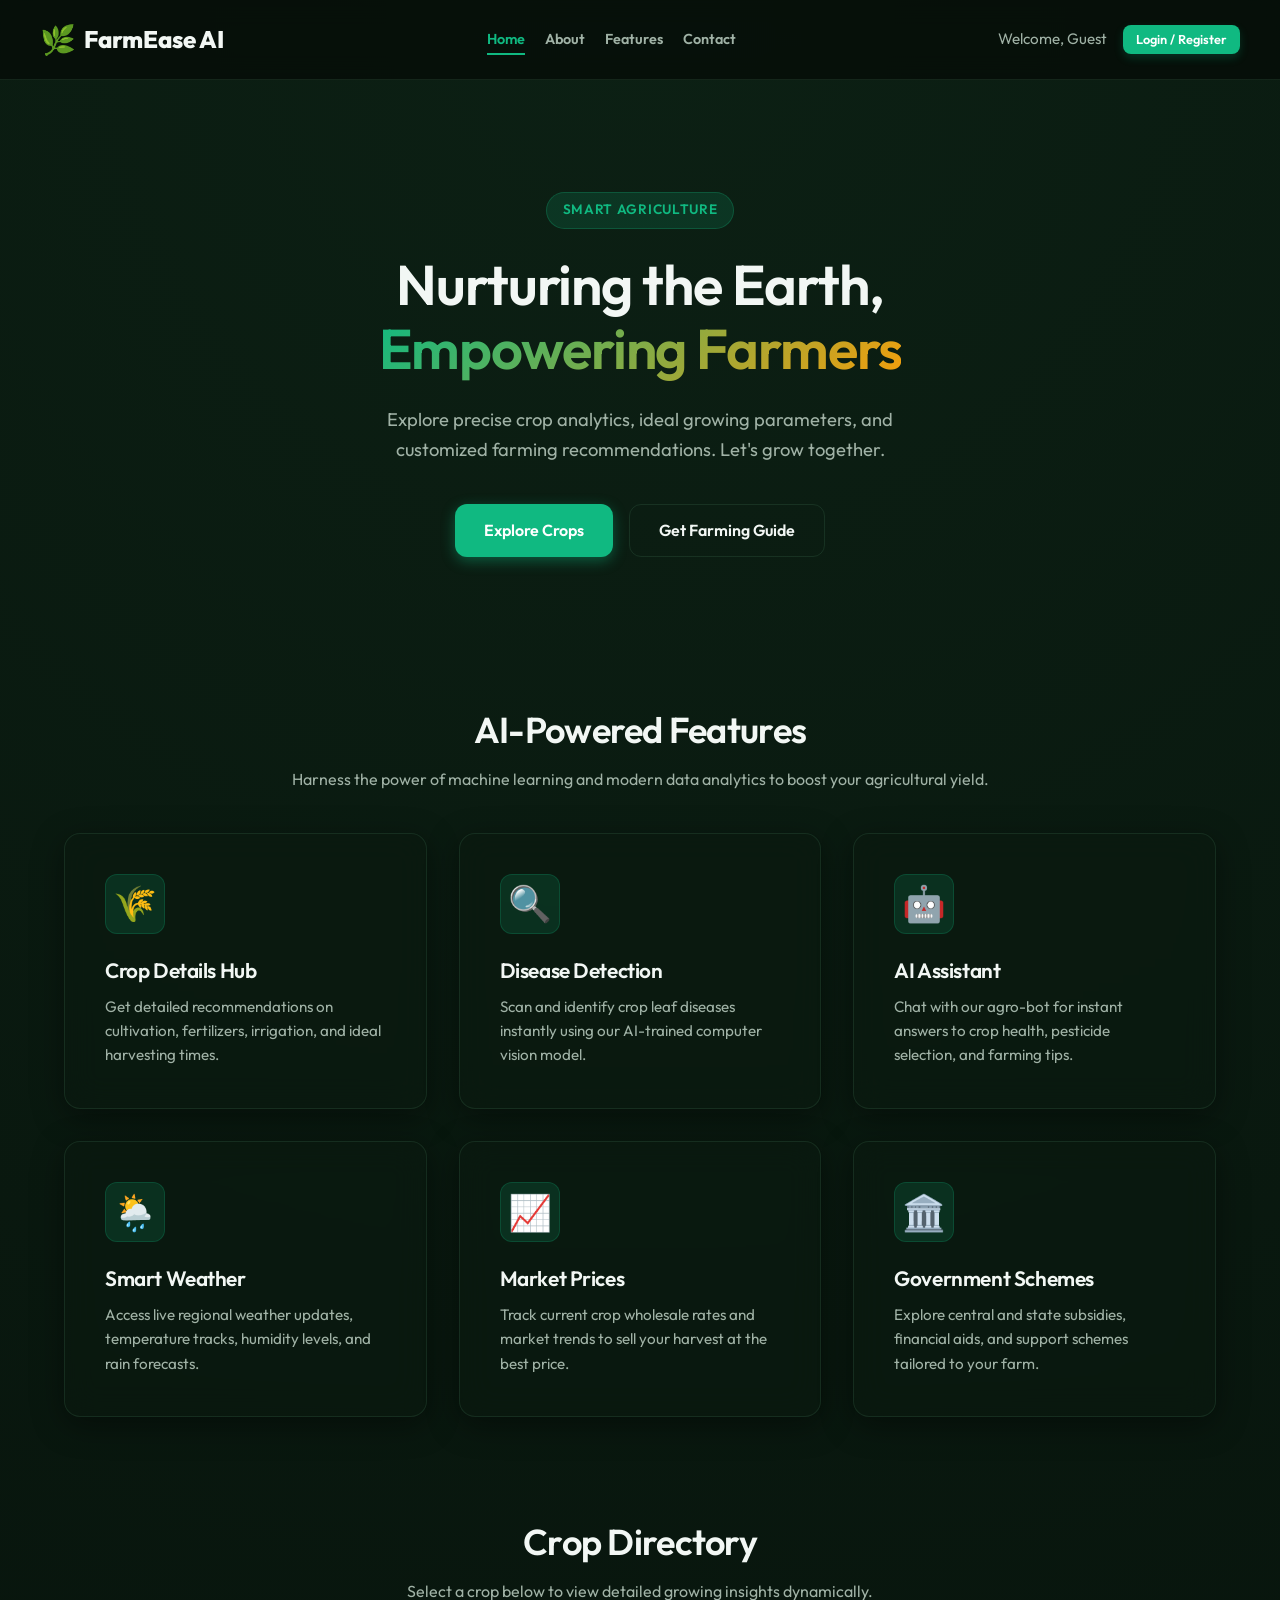
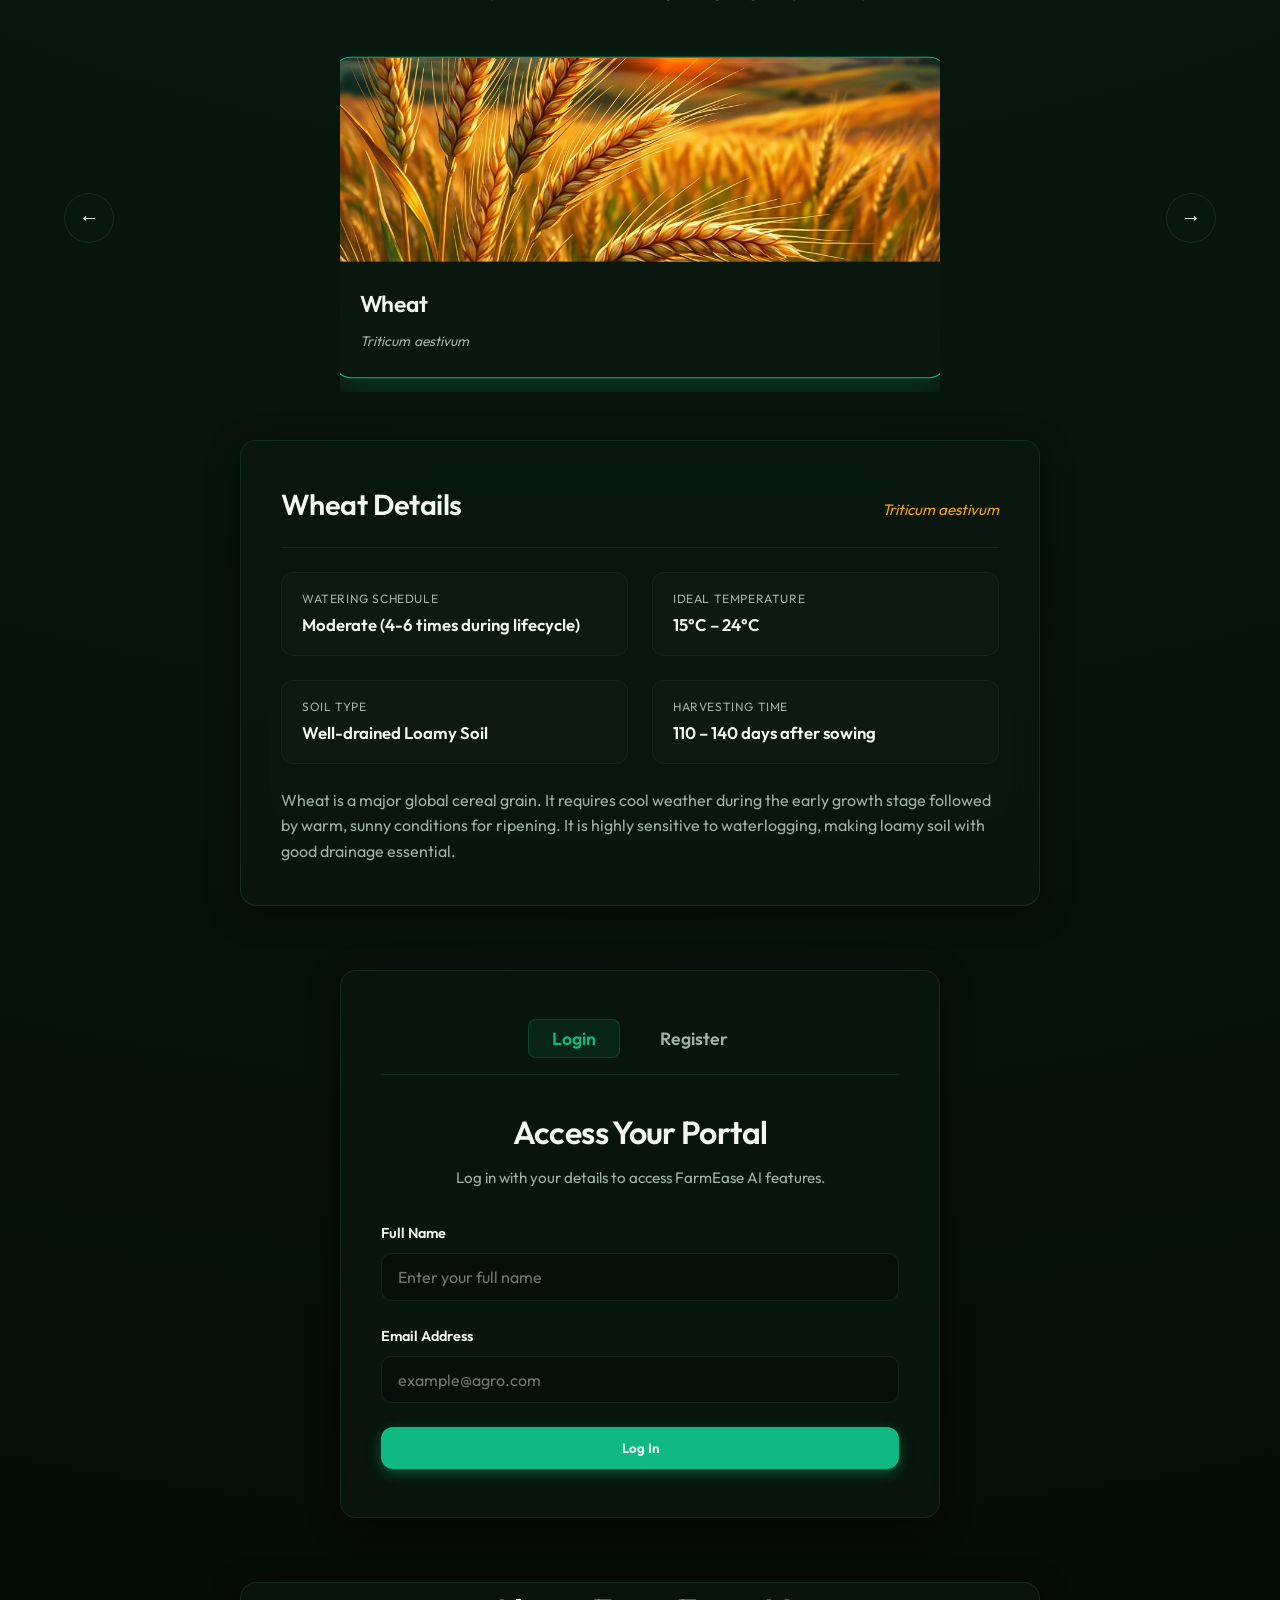
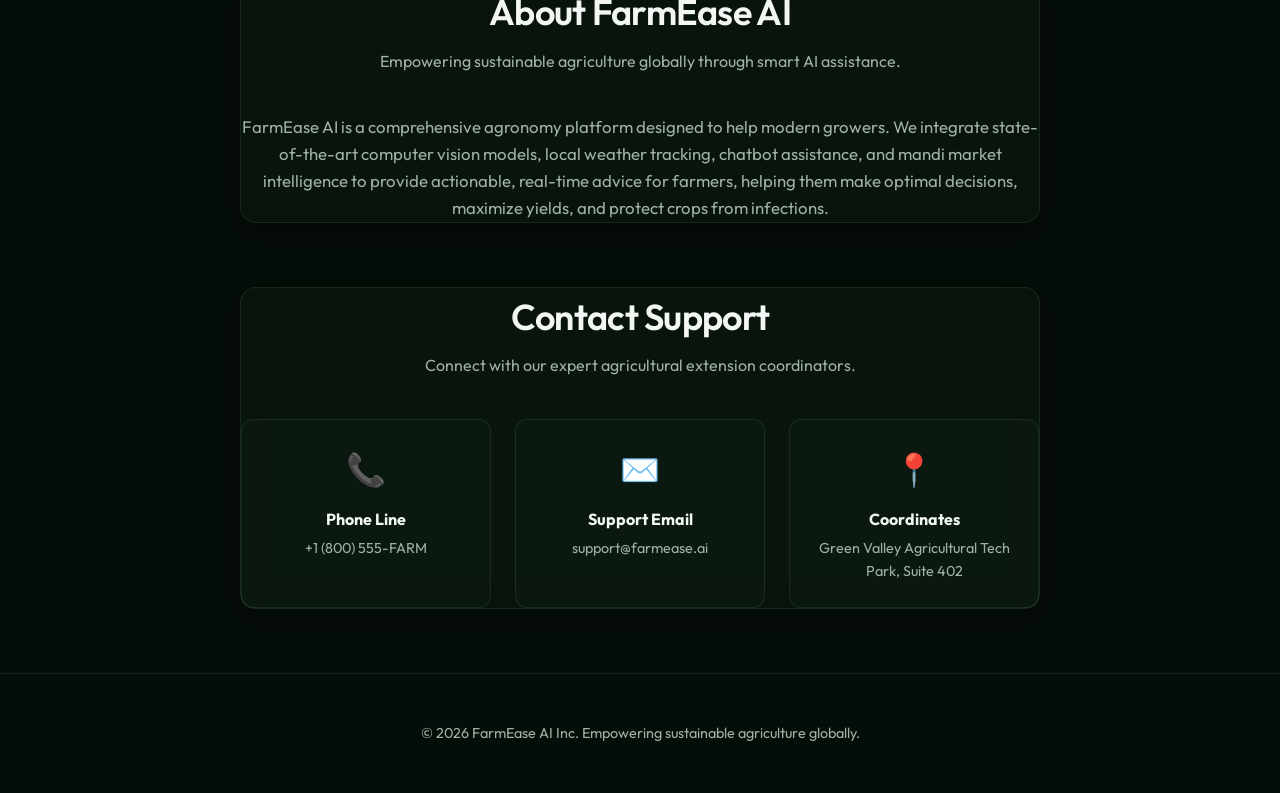
==== commit 53e520bf: "feat: add toast notifications and crop alerts page" ====
--- a/index.html
+++ b/index.html
@@ -12,6 +12,8 @@
   <link href="https://fonts.googleapis.com/css2?family=Outfit:wght@300;400;600;800&display=swap" rel="stylesheet">
 </head>
 <body>
+  <!-- Toast Container -->
+  <div id="toast-container" class="toast-container"></div>
 
   <!-- Top Glassmorphic Navigation -->
   <header class="app-header">
@@ -316,6 +318,7 @@
         </div>
         <nav class="sidebar-menu">
           <button class="menu-item active" data-panel="panel-overview">👤 My Profile</button>
+          <button class="menu-item" data-panel="panel-alerts" id="btn-side-alerts">🔔 Crop Alerts & Events <span class="badge-dot"></span></button>
           <button class="menu-item logout-btn" id="btn-side-logout">🚪 Logout Account</button>
         </nav>
       </aside>
@@ -362,6 +365,40 @@
           </div>
         </div>
 
+        <!-- Panel 2: Crop Alerts & Events -->
+        <div id="panel-alerts" class="dashboard-panel">
+          <div class="registration-container glass-card" style="max-width: 100%; padding: 2rem 2.5rem;">
+            <div class="form-header" style="text-align: left; margin-bottom: 1.5rem; border-bottom: 1px solid var(--border-glass); padding-bottom: 1rem;">
+              <h2>🔔 Crop Alerts & Events</h2>
+              <p>Real-time updates and advisory calendar customized for your farm.</p>
+            </div>
+            
+            <div class="alerts-grid">
+              <!-- Active Alerts Card -->
+              <div class="alerts-section-card">
+                <h4>Active Alerts</h4>
+                <div id="alerts-list" class="alerts-list">
+                  <!-- Populated dynamically via script.js -->
+                  <div class="alert-item">
+                    <p class="alert-desc">Loading crop alerts...</p>
+                  </div>
+                </div>
+              </div>
+
+              <!-- Upcoming Events Card -->
+              <div class="alerts-section-card">
+                <h4>Upcoming Events</h4>
+                <div id="events-list" class="events-list">
+                  <!-- Populated dynamically via script.js -->
+                  <div class="event-item">
+                    <p class="event-desc">Loading farm events...</p>
+                  </div>
+                </div>
+              </div>
+            </div>
+          </div>
+        </div>
+
       </div>
     </div>
   </main>
--- a/styles.css
+++ b/styles.css
@@ -396,12 +396,13 @@
 
 .crop-slider {
   display: flex;
+  width: 300%;
   transition: transform 0.6s cubic-bezier(0.4, 0, 0.2, 1);
 }
 
 /* Crop Card styling */
 .crop-card {
-  flex: 0 0 100%;
+  flex: 0 0 33.333%;
   background: var(--bg-glass);
   border: 1px solid var(--border-glass);
   border-radius: var(--border-radius);
@@ -1231,3 +1232,236 @@
   color: var(--text-secondary);
   font-size: 0.9rem;
 }
+
+/* Toast Notification System */
+.toast-container {
+  position: fixed;
+  bottom: 2rem;
+  right: 2rem;
+  display: flex;
+  flex-direction: column;
+  gap: 0.75rem;
+  z-index: 9999;
+  pointer-events: none;
+}
+
+.toast {
+  pointer-events: auto;
+  min-width: 320px;
+  max-width: 450px;
+  background: rgba(10, 25, 16, 0.85);
+  backdrop-filter: blur(16px);
+  -webkit-backdrop-filter: blur(16px);
+  border: 1px solid var(--border-glass);
+  border-radius: 12px;
+  padding: 1rem 1.25rem;
+  display: flex;
+  align-items: center;
+  gap: 0.75rem;
+  box-shadow: 0 10px 30px rgba(0, 0, 0, 0.5);
+  transform: translateX(120%);
+  animation: toastSlideIn 0.35s cubic-bezier(0.34, 1.56, 0.64, 1) forwards;
+  position: relative;
+  overflow: hidden;
+  transition: transform 0.3s ease, opacity 0.3s ease;
+}
+
+.toast.fade-out {
+  animation: toastFadeOut 0.3s ease forwards;
+}
+
+@keyframes toastSlideIn {
+  to { transform: translateX(0); }
+}
+
+@keyframes toastFadeOut {
+  to { opacity: 0; transform: translateY(10px) scale(0.95); }
+}
+
+.toast-icon {
+  font-size: 1.25rem;
+  flex-shrink: 0;
+  display: flex;
+  align-items: center;
+  justify-content: center;
+  width: 28px;
+  height: 28px;
+  border-radius: 50%;
+}
+
+.toast.success .toast-icon {
+  background: rgba(34, 197, 94, 0.15);
+  color: #22c55e;
+}
+
+.toast.error .toast-icon {
+  background: rgba(239, 68, 68, 0.15);
+  color: #ef4444;
+}
+
+.toast.warning .toast-icon {
+  background: rgba(245, 158, 11, 0.15);
+  color: #f59e0b;
+}
+
+.toast.info .toast-icon {
+  background: rgba(59, 130, 246, 0.15);
+  color: #3b82f6;
+}
+
+.toast-message {
+  font-size: 0.95rem;
+  font-weight: 500;
+  color: var(--text-primary);
+  flex-grow: 1;
+}
+
+.toast-close {
+  background: transparent;
+  border: none;
+  color: var(--text-secondary);
+  cursor: pointer;
+  font-size: 1.1rem;
+  padding: 0.2rem;
+  display: flex;
+  align-items: center;
+  justify-content: center;
+  transition: var(--transition);
+}
+
+.toast-close:hover {
+  color: var(--text-primary);
+}
+
+.toast-progress {
+  position: absolute;
+  bottom: 0;
+  left: 0;
+  height: 3px;
+  width: 100%;
+  background: var(--primary);
+  transform-origin: left;
+  animation: toastProgress linear forwards;
+}
+
+.toast.success .toast-progress { background: #22c55e; }
+.toast.error .toast-progress { background: #ef4444; }
+.toast.warning .toast-progress { background: #f59e0b; }
+.toast.info .toast-progress { background: #3b82f6; }
+
+@keyframes toastProgress {
+  to { transform: scaleX(0); }
+}
+
+/* Dashboard Alerts Panel styling */
+.alerts-grid {
+  display: grid;
+  grid-template-columns: 1fr 1fr;
+  gap: 1.5rem;
+  margin-top: 1.5rem;
+}
+
+@media (max-width: 768px) {
+  .alerts-grid {
+    grid-template-columns: 1fr;
+  }
+}
+
+.alerts-section-card {
+  display: flex;
+  flex-direction: column;
+  gap: 1rem;
+}
+
+.alerts-section-card h4 {
+  font-size: 1.25rem;
+  font-weight: 600;
+  color: var(--text-primary);
+  border-bottom: 1px solid var(--border-glass);
+  padding-bottom: 0.5rem;
+  margin-bottom: 0.5rem;
+}
+
+.alerts-list, .events-list {
+  display: flex;
+  flex-direction: column;
+  gap: 1rem;
+}
+
+.alert-item, .event-item {
+  background: rgba(255, 255, 255, 0.02);
+  border: 1px solid var(--border-glass);
+  border-radius: 12px;
+  padding: 1.25rem;
+  transition: var(--transition);
+  position: relative;
+  overflow: hidden;
+  text-align: left;
+}
+
+.alert-item:hover, .event-item:hover {
+  transform: translateY(-2px);
+  background: rgba(255, 255, 255, 0.04);
+}
+
+.alert-header, .event-header {
+  display: flex;
+  justify-content: space-between;
+  align-items: center;
+  margin-bottom: 0.5rem;
+}
+
+.alert-title, .event-title {
+  font-size: 1.05rem;
+  font-weight: 600;
+  color: var(--text-primary);
+}
+
+.alert-tag {
+  font-size: 0.75rem;
+  font-weight: 600;
+  text-transform: uppercase;
+  padding: 0.2rem 0.5rem;
+  border-radius: 4px;
+}
+
+.alert-tag.high-risk {
+  background: rgba(239, 68, 68, 0.15);
+  color: #fca5a5;
+  border: 1px solid rgba(239, 68, 68, 0.25);
+}
+
+.alert-tag.warning {
+  background: rgba(245, 158, 11, 0.15);
+  color: #fde047;
+  border: 1px solid rgba(245, 158, 11, 0.25);
+}
+
+.alert-tag.info {
+  background: rgba(59, 130, 246, 0.15);
+  color: #93c5fd;
+  border: 1px solid rgba(59, 130, 246, 0.25);
+}
+
+.alert-desc, .event-desc {
+  font-size: 0.9rem;
+  color: var(--text-secondary);
+  line-height: 1.4;
+}
+
+.event-date {
+  font-size: 0.8rem;
+  font-weight: 600;
+  color: var(--accent);
+}
+
+/* Red dot badge for alert menu notification indicator */
+.badge-dot {
+  display: inline-block;
+  width: 8px;
+  height: 8px;
+  background-color: var(--error);
+  border-radius: 50%;
+  margin-left: 0.25rem;
+}
+
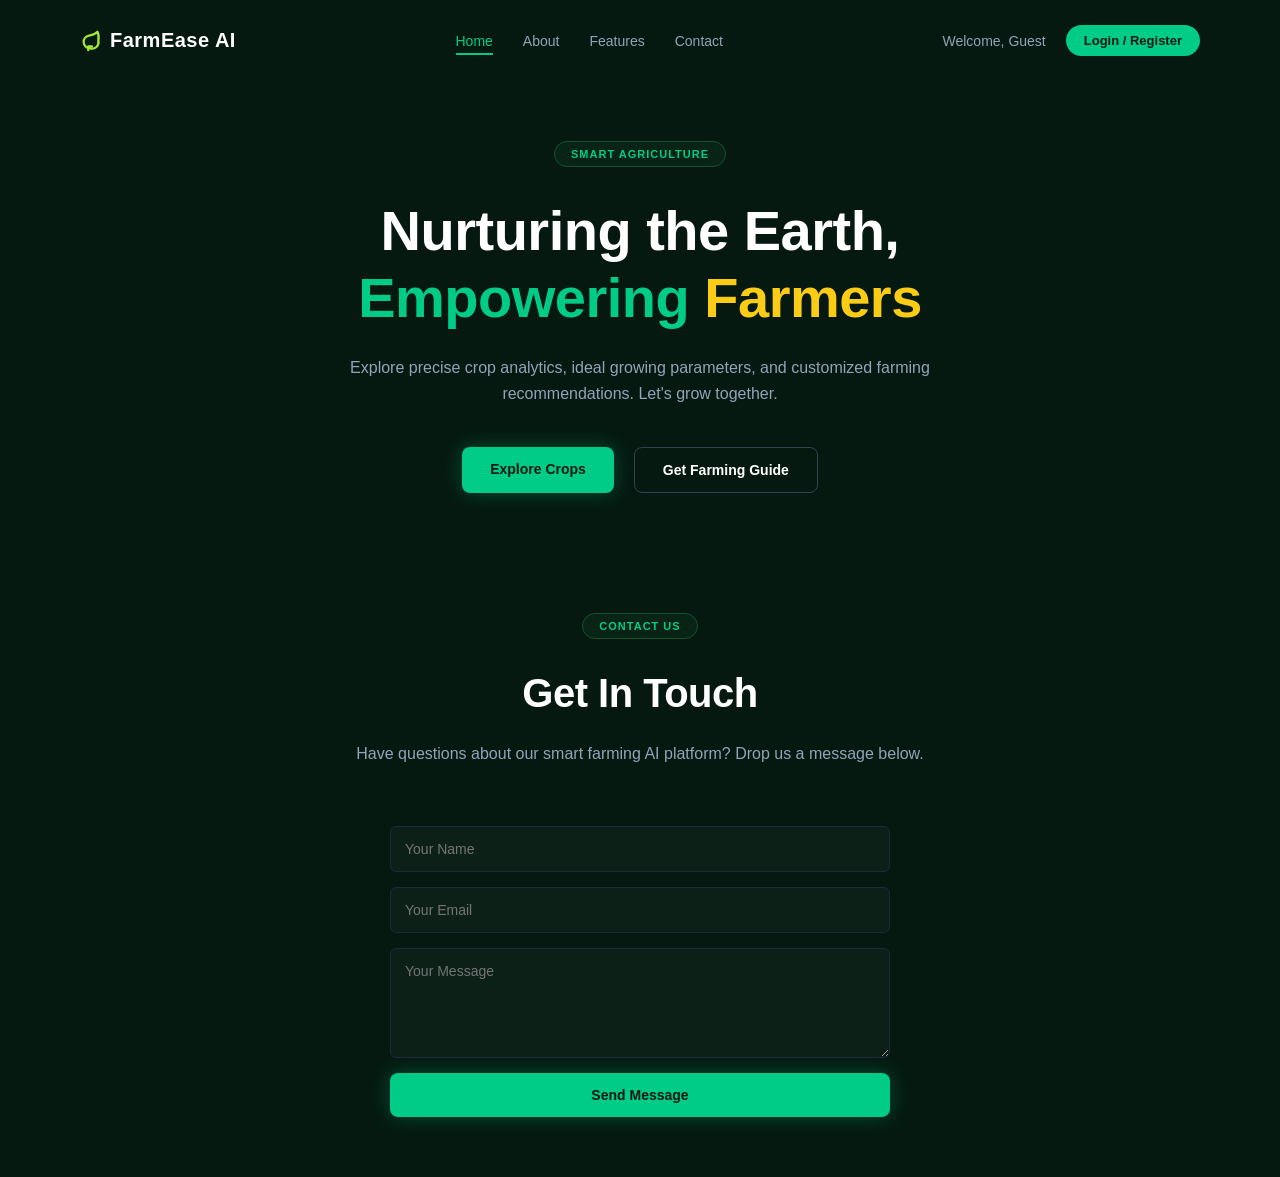
==== commit ecc4e0ad: "Add files via upload" ====
--- a/index.html
+++ b/index.html
@@ -1,412 +1,69 @@
-<!DOCTYPE html>
-<html lang="en">
-<head>
-  <meta charset="UTF-8">
-  <meta name="viewport" content="width=device-width, initial-scale=1.0">
-  <title>FarmEase AI - Premium Crop Details & Farming Portal</title>
-  <meta name="description" content="Discover detailed guides, ideal growing conditions, and professional farming support at FarmEase AI.">
-  <link rel="stylesheet" href="styles.css">
-  <!-- Google Fonts -->
-  <link rel="preconnect" href="https://fonts.googleapis.com">
-  <link rel="preconnect" href="https://fonts.gstatic.com" crossorigin>
-  <link href="https://fonts.googleapis.com/css2?family=Outfit:wght@300;400;600;800&display=swap" rel="stylesheet">
-</head>
-<body>
-  <!-- Toast Container -->
-  <div id="toast-container" class="toast-container"></div>
-
-  <!-- Top Glassmorphic Navigation -->
-  <header class="app-header">
-    <div class="header-container">
-      <div class="logo">
-        <span class="logo-icon">🌿</span> FarmEase AI
-      </div>
-      <nav class="nav-links">
-        <a href="#hero" class="nav-item active" id="nav-home">Home</a>
-        <a href="#about" class="nav-item" id="nav-about">About</a>
-        <a href="#features" class="nav-item" id="nav-features">Features</a>
-        <a href="#contact" class="nav-item" id="nav-contact">Contact</a>
-        <a href="#dashboard" class="nav-item advanced-link" id="nav-dashboard">Dashboard</a>
-      </nav>
-      <div class="user-greeting-panel">
-        <span id="user-greeting" class="user-greeting">Loading...</span>
-        <button id="btn-login-register" class="btn-primary-sm" style="display: none;">Login / Register</button>
-        <button id="btn-reset-session" class="btn-secondary-sm" style="display: none;" title="Logout account">Logout</button>
-      </div>
-    </div>
-  </header>
-
-  <main>
-    <!-- Landing / Public View -->
-    <div id="landing-view">
-      <!-- Hero Section -->
-      <section id="hero" class="hero-section">
-        <div class="hero-content">
-          <span class="badge">Smart Agriculture</span>
-          <h1>Nurturing the Earth, <br><span class="highlight-text">Empowering Farmers</span></h1>
-          <p>Explore precise crop analytics, ideal growing parameters, and customized farming recommendations. Let's grow together.</p>
-          <div class="hero-actions">
-            <a href="#crop-directory" class="btn-primary">Explore Crops</a>
-            <a href="#registration-section" class="btn-secondary">Get Farming Guide</a>
-          </div>
-        </div>
-      </section>
-
-      <!-- AI Features Section -->
-      <section id="features" class="features-section">
-        <div class="section-header">
-          <h2>AI-Powered Features</h2>
-          <p>Harness the power of machine learning and modern data analytics to boost your agricultural yield.</p>
-        </div>
-
-        <div class="features-grid">
-          <div class="feature-card glass-card">
-            <div class="feature-icon">🌾</div>
-            <h3>Crop Details Hub</h3>
-            <p>Get detailed recommendations on cultivation, fertilizers, irrigation, and ideal harvesting times.</p>
-          </div>
-
-          <div class="feature-card glass-card">
-            <div class="feature-icon">🔍</div>
-            <h3>Disease Detection</h3>
-            <p>Scan and identify crop leaf diseases instantly using our AI-trained computer vision model.</p>
-          </div>
-
-          <div class="feature-card glass-card">
-            <div class="feature-icon">🤖</div>
-            <h3>AI Assistant</h3>
-            <p>Chat with our agro-bot for instant answers to crop health, pesticide selection, and farming tips.</p>
-          </div>
-
-          <div class="feature-card glass-card">
-            <div class="feature-icon">🌦️</div>
-            <h3>Smart Weather</h3>
-            <p>Access live regional weather updates, temperature tracks, humidity levels, and rain forecasts.</p>
-          </div>
-
-          <div class="feature-card glass-card">
-            <div class="feature-icon">📈</div>
-            <h3>Market Prices</h3>
-            <p>Track current crop wholesale rates and market trends to sell your harvest at the best price.</p>
-          </div>
-
-          <div class="feature-card glass-card">
-            <div class="feature-icon">🏛️</div>
-            <h3>Government Schemes</h3>
-            <p>Explore central and state subsidies, financial aids, and support schemes tailored to your farm.</p>
-          </div>
-        </div>
-      </section>
-
-      <!-- Crop Slider Section -->
-      <section id="crop-directory" class="slider-section">
-        <div class="section-header">
-          <h2>Crop Directory</h2>
-          <p>Select a crop below to view detailed growing insights dynamically.</p>
-        </div>
-
-        <div class="slider-container">
-          <button id="btn-prev" class="slider-nav-btn" aria-label="Previous crop">←</button>
-          
-          <div class="slider-wrapper">
-            <div id="crop-slider" class="crop-slider">
-              <!-- Crop Card 1: Wheat -->
-              <div class="crop-card active" data-crop="wheat" id="card-wheat">
-                <div class="card-image-wrapper">
-                  <img src="images/wheat.png" alt="Golden Wheat Field">
-                </div>
-                <div class="card-info">
-                  <h3>Wheat</h3>
-                  <span class="crop-family">Triticum aestivum</span>
-                </div>
-              </div>
-
-              <!-- Crop Card 2: Rice -->
-              <div class="crop-card" data-crop="rice" id="card-rice">
-                <div class="card-image-wrapper">
-                  <img src="images/rice.png" alt="Lush Rice Paddies">
-                </div>
-                <div class="card-info">
-                  <h3>Rice</h3>
-                  <span class="crop-family">Oryza sativa</span>
-                </div>
-              </div>
-
-              <!-- Crop Card 3: Maize -->
-              <div class="crop-card" data-crop="maize" id="card-maize">
-                <div class="card-image-wrapper">
-                  <img src="images/maize.png" alt="Healthy Corn Stalk">
-                </div>
-                <div class="card-info">
-                  <h3>Maize</h3>
-                  <span class="crop-family">Zea mays</span>
-                </div>
-              </div>
-            </div>
-          </div>
-
-          <button id="btn-next" class="slider-nav-btn" aria-label="Next crop">→</button>
-        </div>
-      </section>
-
-      <!-- Dynamic Crop Details Panel -->
-      <section id="crop-details-panel" class="details-section">
-        <div class="details-container glass-card">
-          <div class="details-header">
-            <h3 id="detail-title">Wheat Details</h3>
-            <span id="detail-subtitle" class="family-tag">Triticum aestivum</span>
-          </div>
-          
-          <div class="details-grid">
-            <div class="detail-item">
-              <span class="detail-label">Watering Schedule</span>
-              <span id="detail-water" class="detail-value">Moderate (4-6 times during lifecycle)</span>
-            </div>
-            <div class="detail-item">
-              <span class="detail-label">Ideal Temperature</span>
-              <span id="detail-temp" class="detail-value">15°C – 24°C</span>
-            </div>
-            <div class="detail-item">
-              <span class="detail-label">Soil Type</span>
-              <span id="detail-soil" class="detail-value">Well-drained Loamy Soil</span>
-            </div>
-            <div class="detail-item">
-              <span class="detail-label">Harvesting Time</span>
-              <span id="detail-harvest" class="detail-value">110 – 140 days after sowing</span>
-            </div>
-          </div>
-
-          <div class="details-body">
-            <p id="detail-description">Wheat is a major global cereal grain. It requires cool weather during the early growth stage followed by warm, sunny conditions for ripening. It is highly sensitive to waterlogging, making loamy soil with good drainage essential.</p>
-          </div>
-        </div>
-      </section>
-
-      <!-- Inquiry / Registration Form Section -->
-      <section id="registration-section" class="registration-section">
-        <div class="registration-container glass-card">
-          
-          <!-- Form Switch Tabs -->
-          <div class="form-tabs">
-            <button id="tab-login" class="form-tab active">Login</button>
-            <button id="tab-register" class="form-tab">Register</button>
-          </div>
-
-          <!-- Login Form -->
-          <form id="login-form" novalidate>
-            <div class="form-header">
-              <h2>Access Your Portal</h2>
-              <p>Log in with your details to access FarmEase AI features.</p>
-            </div>
-
-            <div class="form-group">
-              <label for="login-name">Full Name</label>
-              <input type="text" id="login-name" placeholder="Enter your full name" class="form-input">
-              <span id="err-login-name" class="error-msg"></span>
-            </div>
-
-            <div class="form-group">
-              <label for="login-email">Email Address</label>
-              <input type="email" id="login-email" placeholder="example@agro.com" class="form-input">
-              <span id="err-login-email" class="error-msg"></span>
-            </div>
-
-            <button type="submit" id="btn-login-submit" class="btn-primary btn-block">Log In</button>
-          </form>
-
-          <!-- Register Form -->
-          <form id="farming-form" class="hidden-form" novalidate>
-            <div class="form-header">
-              <h2>Create An Account</h2>
-              <p>Register to receive customized weather updates and harvest guides.</p>
-            </div>
-
-            <!-- Read-only Registration ID generated randomly -->
-            <div class="form-group">
-              <label for="reg-id">Your Assigned Registration Code</label>
-              <input type="text" id="reg-id" class="form-input readonly-input" readonly>
-              <small class="form-hint">Generated automatically for your safety.</small>
-            </div>
-
-            <div class="form-group">
-              <label for="reg-name">Full Name</label>
-              <input type="text" id="reg-name" placeholder="Enter your full name" class="form-input">
-              <span id="err-name" class="error-msg"></span>
-            </div>
-
-            <div class="form-group">
-              <label for="reg-email">Email Address</label>
-              <input type="email" id="reg-email" placeholder="example@agro.com" class="form-input">
-              <span id="err-email" class="error-msg"></span>
-            </div>
-
-            <div class="form-group">
-              <label for="reg-phone">Phone Number (10 digits)</label>
-              <input type="tel" id="reg-phone" placeholder="9876543210" class="form-input">
-              <span id="err-phone" class="error-msg"></span>
-            </div>
-
-            <div class="form-group">
-              <label for="reg-crop">Preferred Crop for Advice</label>
-              <input type="text" id="reg-crop" placeholder="e.g. Wheat, Potato, Cotton, Carrot" class="form-input">
-              <span id="err-crop" class="error-msg"></span>
-            </div>
-
-            <div class="form-group checkbox-group">
-              <label class="checkbox-container">
-                <input type="checkbox" id="reg-agree">
-                <span class="checkmark"></span>
-                I agree to the organic farming guidelines and privacy terms.
-              </label>
-              <span id="err-agree" class="error-msg block-error"></span>
-            </div>
-
-            <button type="submit" id="btn-submit" class="btn-primary btn-block">Register and Download</button>
-          </form>
-        </div>
-      </section>
-
-      <!-- About Section -->
-      <section id="about" class="about-section">
-        <div class="about-container glass-card">
-          <div class="section-header">
-            <h2>About FarmEase AI</h2>
-            <p>Empowering sustainable agriculture globally through smart AI assistance.</p>
-          </div>
-          <div class="about-body text-center">
-            <p>FarmEase AI is a comprehensive agronomy platform designed to help modern growers. We integrate state-of-the-art computer vision models, local weather tracking, chatbot assistance, and mandi market intelligence to provide actionable, real-time advice for farmers, helping them make optimal decisions, maximize yields, and protect crops from infections.</p>
-          </div>
-        </div>
-      </section>
-
-      <!-- Contact Section -->
-      <section id="contact" class="contact-section">
-        <div class="contact-container glass-card">
-          <div class="section-header">
-            <h2>Contact Support</h2>
-            <p>Connect with our expert agricultural extension coordinators.</p>
-          </div>
-          <div class="contact-grid">
-            <div class="contact-method">
-              <span class="contact-icon">📞</span>
-              <strong>Phone Line</strong>
-              <p>+1 (800) 555-FARM</p>
-            </div>
-            <div class="contact-method">
-              <span class="contact-icon">✉️</span>
-              <strong>Support Email</strong>
-              <p>support@farmease.ai</p>
-            </div>
-            <div class="contact-method">
-              <span class="contact-icon">📍</span>
-              <strong>Coordinates</strong>
-              <p>Green Valley Agricultural Tech Park, Suite 402</p>
-            </div>
-          </div>
-        </div>
-      </section>
-    </div>
-
-    <!-- Farmer Dashboard View (Logged In Only) -->
-    <div id="dashboard-view" class="dashboard-view hidden-view">
-      
-      <!-- Dashboard Sidebar -->
-      <aside class="dashboard-sidebar">
-        <div class="sidebar-header">
-          <div class="sidebar-avatar">👨‍🌾</div>
-          <h4 id="side-username">Farmer Name</h4>
-        </div>
-        <nav class="sidebar-menu">
-          <button class="menu-item active" data-panel="panel-overview">👤 My Profile</button>
-          <button class="menu-item" data-panel="panel-alerts" id="btn-side-alerts">🔔 Crop Alerts & Events <span class="badge-dot"></span></button>
-          <button class="menu-item logout-btn" id="btn-side-logout">🚪 Logout Account</button>
-        </nav>
-      </aside>
-
-      <!-- Dashboard Main Content Area -->
-      <div class="dashboard-content">
-        
-        <!-- Panel 1: Profile Overview -->
-        <div id="panel-overview" class="dashboard-panel active">
-          <div class="registration-container glass-card">
-            <div class="profile-card">
-              <div class="profile-header">
-                <div class="profile-avatar">👨‍🌾</div>
-                <div class="profile-meta">
-                  <h3 id="profile-display-name">Farmer Name</h3>
-                  <span class="profile-badge">Verified Member</span>
-                </div>
-              </div>
-              
-              <div class="profile-details-grid">
-                <div class="profile-detail-item">
-                  <span class="p-label">Registration Code</span>
-                  <strong id="profile-display-id" class="p-value">REG-123456</strong>
-                </div>
-                <div class="profile-detail-item">
-                  <span class="p-label">Preferred Crop</span>
-                  <strong id="profile-display-crop" class="p-value">Wheat</strong>
-                </div>
-                <div class="profile-detail-item">
-                  <span class="p-label">Portal Status</span>
-                  <strong class="p-value status-active">Active</strong>
-                </div>
-                <div class="profile-detail-item">
-                  <span class="p-label">Farming Tier</span>
-                  <strong class="p-value">Premium Member</strong>
-                </div>
-              </div>
-
-              <div class="profile-actions">
-                <button class="btn-primary" id="btn-download-guide">📥 Sowing Guide PDF</button>
-                <button class="btn-secondary" id="btn-profile-logout">Logout Account</button>
-              </div>
-            </div>
-          </div>
-        </div>
-
-        <!-- Panel 2: Crop Alerts & Events -->
-        <div id="panel-alerts" class="dashboard-panel">
-          <div class="registration-container glass-card" style="max-width: 100%; padding: 2rem 2.5rem;">
-            <div class="form-header" style="text-align: left; margin-bottom: 1.5rem; border-bottom: 1px solid var(--border-glass); padding-bottom: 1rem;">
-              <h2>🔔 Crop Alerts & Events</h2>
-              <p>Real-time updates and advisory calendar customized for your farm.</p>
-            </div>
-            
-            <div class="alerts-grid">
-              <!-- Active Alerts Card -->
-              <div class="alerts-section-card">
-                <h4>Active Alerts</h4>
-                <div id="alerts-list" class="alerts-list">
-                  <!-- Populated dynamically via script.js -->
-                  <div class="alert-item">
-                    <p class="alert-desc">Loading crop alerts...</p>
-                  </div>
-                </div>
-              </div>
-
-              <!-- Upcoming Events Card -->
-              <div class="alerts-section-card">
-                <h4>Upcoming Events</h4>
-                <div id="events-list" class="events-list">
-                  <!-- Populated dynamically via script.js -->
-                  <div class="event-item">
-                    <p class="event-desc">Loading farm events...</p>
-                  </div>
-                </div>
-              </div>
-            </div>
-          </div>
-        </div>
-
-      </div>
-    </div>
-  </main>
-
-  <footer class="app-footer" id="app-footer">
-    <p>&copy; 2026 FarmEase AI Inc. Empowering sustainable agriculture globally.</p>
-  </footer>
-
-  <script src="script.js"></script>
-</body>
-</html>
+<!DOCTYPE html>
+<html lang="en">
+<head>
+    <meta charset="UTF-8">
+    <meta name="viewport" content="width=device-width, initial-scale=1.0">
+    <title>FarmEase AI - Home</title>
+    <link rel="stylesheet" href="style.css">
+</head>
+<body>
+
+    <header>
+        <div class="logo-container">
+            <div class="logo-icon">
+                <svg width="22" height="22" viewBox="0 0 24 24" fill="none" stroke="currentColor" stroke-width="2.5" stroke-linecap="round" stroke-linejoin="round">
+                    <path d="M11 20A7 7 0 0 1 9.8 6.1C15.5 5 17 4.48 19 2c1 2 2 3.5 1 9.8a7 7 0 0 1-9 8.2z"></path>
+                    <path d="M9 22v-4h4"></path>
+                </svg>
+            </div>
+            <span class="logo-text">FarmEase AI</span>
+        </div>
+        
+        <nav id="main-nav">
+            <a href="index.html" class="active">Home</a>
+            <a href="about.html">About</a>
+            <a href="features.html">Features</a>
+            <a href="#contact-section">Contact</a>
+        </nav>
+
+        <div class="auth-container">
+            <span class="welcome-text">Welcome, Guest</span>
+            <a href="auth.html" class="btn-auth">Login / Register</a>
+        </div>
+    </header>
+
+    <main class="hero-section">
+        <div class="badge">Smart Agriculture</div>
+        
+        <h1 class="hero-title">
+            Nurturing the Earth,<br>
+            <span class="text-green">Empowering</span> <span class="text-yellow">Farmers</span>
+        </h1>
+        
+        <p class="hero-description">
+            Explore precise crop analytics, ideal growing parameters, and customized farming recommendations. Let's grow together.
+        </p>
+        
+        <div class="cta-container">
+            <a href="features.html" class="btn btn-primary">Explore Crops</a>
+            <a href="about.html" class="btn btn-secondary">Get Farming Guide</a>
+        </div>
+    </main>
+
+    <!-- Contact Section Embedded on Home Page Below -->
+    <section id="contact-section" class="content-section">
+        <div class="badge">Contact Us</div>
+        <h2 class="section-title">Get In Touch</h2>
+        <p class="section-description">Have questions about our smart farming AI platform? Drop us a message below.</p>
+        
+        <form class="contact-form" onsubmit="event.preventDefault(); alert('Message sent successfully!');">
+            <input type="text" placeholder="Your Name" required>
+            <input type="email" placeholder="Your Email" required>
+            <textarea placeholder="Your Message" rows="5" required></textarea>
+            <button type="submit" class="btn btn-primary">Send Message</button>
+        </form>
+    </section>
+
+    <script src="script.js"></script>
+</body>
+</html>
--- a/style.css
+++ b/style.css
@@ -0,0 +1,346 @@
+/* Universal Base Theme Configuration */
+* {
+    margin: 0;
+    padding: 0;
+    box-sizing: border-box;
+    font-family: 'Segoe UI', Tahoma, Geneva, Verdana, sans-serif;
+}
+
+body {
+    background-color: #051911;
+    color: #ffffff;
+    min-height: 100vh;
+    display: flex;
+    flex-direction: column;
+    overflow-x: hidden;
+}
+
+/* Header Navigation Bar Layout */
+header {
+    display: flex;
+    justify-content: space-between;
+    align-items: center;
+    padding: 25px 80px;
+    width: 100%;
+}
+
+.logo-container {
+    display: flex;
+    align-items: center;
+    gap: 8px;
+}
+
+.logo-icon {
+    color: #a3e635;
+    font-size: 24px;
+    display: flex;
+    align-items: center;
+}
+
+.logo-text {
+    font-size: 20px;
+    font-weight: 700;
+    letter-spacing: 0.5px;
+}
+
+nav {
+    display: flex;
+    gap: 30px;
+}
+
+nav a {
+    color: #94a3b8;
+    text-decoration: none;
+    font-size: 14px;
+    font-weight: 500;
+    transition: color 0.3s ease;
+}
+
+nav a:hover, nav a.active {
+    color: #00cc88;
+}
+
+nav a.active {
+    position: relative;
+}
+
+nav a.active::after {
+    content: '';
+    position: absolute;
+    bottom: -6px;
+    left: 0;
+    width: 100%;
+    height: 2px;
+    background-color: #00cc88;
+}
+
+.auth-container {
+    display: flex;
+    align-items: center;
+    gap: 20px;
+}
+
+.welcome-text {
+    color: #94a3b8;
+    font-size: 14px;
+}
+
+.btn-auth {
+    background-color: #00cc88;
+    color: #051911;
+    padding: 8px 18px;
+    border-radius: 20px;
+    text-decoration: none;
+    font-size: 13px;
+    font-weight: 600;
+    transition: opacity 0.3s ease;
+}
+
+.btn-auth:hover {
+    opacity: 0.9;
+}
+
+/* Content Frame Wrappers */
+.hero-section, .content-section {
+    flex: 1;
+    display: flex;
+    flex-direction: column;
+    justify-content: center;
+    align-items: center;
+    text-align: center;
+    padding: 60px 20px;
+    max-width: 900px;
+    margin: 0 auto;
+    width: 100%;
+}
+
+.badge {
+    border: 1px solid #14532d;
+    background-color: rgba(20, 83, 45, 0.2);
+    color: #00cc88;
+    padding: 6px 16px;
+    border-radius: 20px;
+    font-size: 11px;
+    font-weight: 600;
+    letter-spacing: 1px;
+    text-transform: uppercase;
+    margin-bottom: 30px;
+}
+
+.hero-title, .section-title {
+    font-size: 56px;
+    font-weight: 700;
+    line-height: 1.2;
+    margin-bottom: 24px;
+    letter-spacing: -0.5px;
+}
+
+.section-title {
+    font-size: 40px;
+}
+
+.text-green {
+    color: #00cc88;
+}
+
+.text-yellow {
+    color: #facc15;
+}
+
+.hero-description, .section-description {
+    color: #94a3b8;
+    font-size: 16px;
+    line-height: 1.6;
+    max-width: 650px;
+    margin-bottom: 40px;
+}
+
+/* Buttons Core Blueprint */
+.cta-container {
+    display: flex;
+    gap: 20px;
+}
+
+.btn {
+    padding: 14px 28px;
+    border-radius: 8px;
+    font-size: 14px;
+    font-weight: 600;
+    text-decoration: none;
+    transition: all 0.3s ease;
+    border: none;
+    cursor: pointer;
+    text-align: center;
+}
+
+.btn-primary {
+    background-color: #00cc88;
+    color: #051911;
+    box-shadow: 0 0 20px rgba(0, 204, 136, 0.3);
+}
+
+.btn-primary:hover {
+    box-shadow: 0 0 30px rgba(0, 204, 136, 0.5);
+    opacity: 0.95;
+}
+
+.btn-secondary {
+    border: 1px solid #334155;
+    color: #ffffff;
+    background-color: transparent;
+}
+
+.btn-secondary:hover {
+    background-color: rgba(255, 255, 255, 0.05);
+    border-color: #475569;
+}
+
+/* Base Form Element Design */
+.contact-form {
+    display: flex;
+    flex-direction: column;
+    gap: 15px;
+    width: 100%;
+    max-width: 500px;
+    margin-top: 20px;
+}
+
+input, textarea {
+    background-color: rgba(255, 255, 255, 0.03);
+    border: 1px solid #1e293b;
+    padding: 14px;
+    border-radius: 6px;
+    color: white;
+    font-size: 14px;
+    outline: none;
+    width: 100%;
+}
+
+input:focus, textarea:focus {
+    border-color: #00cc88;
+}
+
+/* Content Grid / Cards Layouts */
+.grid-container {
+    display: flex;
+    gap: 25px;
+    justify-content: center;
+    width: 100%;
+    flex-wrap: wrap;
+    margin-top: 30px;
+}
+
+.card {
+    background-color: rgba(255, 255, 255, 0.02);
+    border: 1px solid #14532d;
+    padding: 30px;
+    border-radius: 12px;
+    text-align: left;
+    flex: 1;
+    min-width: 250px;
+    max-width: 380px;
+}
+
+.card h3 {
+    color: #00cc88;
+    margin-bottom: 12px;
+    font-size: 20px;
+}
+
+.card p {
+    color: #94a3b8;
+    font-size: 14px;
+    line-height: 1.5;
+}
+
+/* Tab Switching Account Component */
+.auth-card {
+    background-color: rgba(255, 255, 255, 0.02);
+    border: 1px solid #14532d;
+    border-radius: 16px;
+    width: 100%;
+    max-width: 440px;
+    overflow: hidden;
+    margin: 40px auto;
+    text-align: left;
+}
+
+.auth-tabs {
+    display: flex;
+    background-color: rgba(0, 0, 0, 0.2);
+    border-bottom: 1px solid #14532d;
+}
+
+.tab-btn {
+    flex: 1;
+    background: transparent;
+    border: none;
+    color: #94a3b8;
+    padding: 16px;
+    font-size: 14px;
+    font-weight: 600;
+    cursor: pointer;
+    transition: all 0.3s ease;
+}
+
+.tab-btn:hover {
+    color: #ffffff;
+    background-color: rgba(255, 255, 255, 0.02);
+}
+
+.tab-btn.active {
+    color: #00cc88;
+    background-color: rgba(5, 25, 17, 0.5);
+    position: relative;
+}
+
+.tab-btn.active::after {
+    content: '';
+    position: absolute;
+    bottom: -1px;
+    left: 0;
+    width: 100%;
+    height: 2px;
+    background-color: #00cc88;
+}
+
+.auth-form-container {
+    display: none;
+    padding: 40px 30px;
+    flex-direction: column;
+    align-items: center;
+}
+
+.auth-form-container.active-form {
+    display: flex;
+}
+
+.auth-form-container h2 {
+    font-size: 24px;
+    margin-bottom: 24px;
+    text-align: center;
+}
+
+.auth-form-container form {
+    width: 100%;
+    display: flex;
+    flex-direction: column;
+    gap: 15px;
+}
+
+/* Responsive UI Breakpoints */
+@media (max-width: 768px) {
+    header {
+        padding: 20px 40px;
+        flex-direction: column;
+        gap: 20px;
+    }
+    .hero-title {
+        font-size: 36px;
+    }
+    .cta-container {
+        flex-direction: column;
+        width: 100%;
+        max-width: 300px;
+    }
+}
